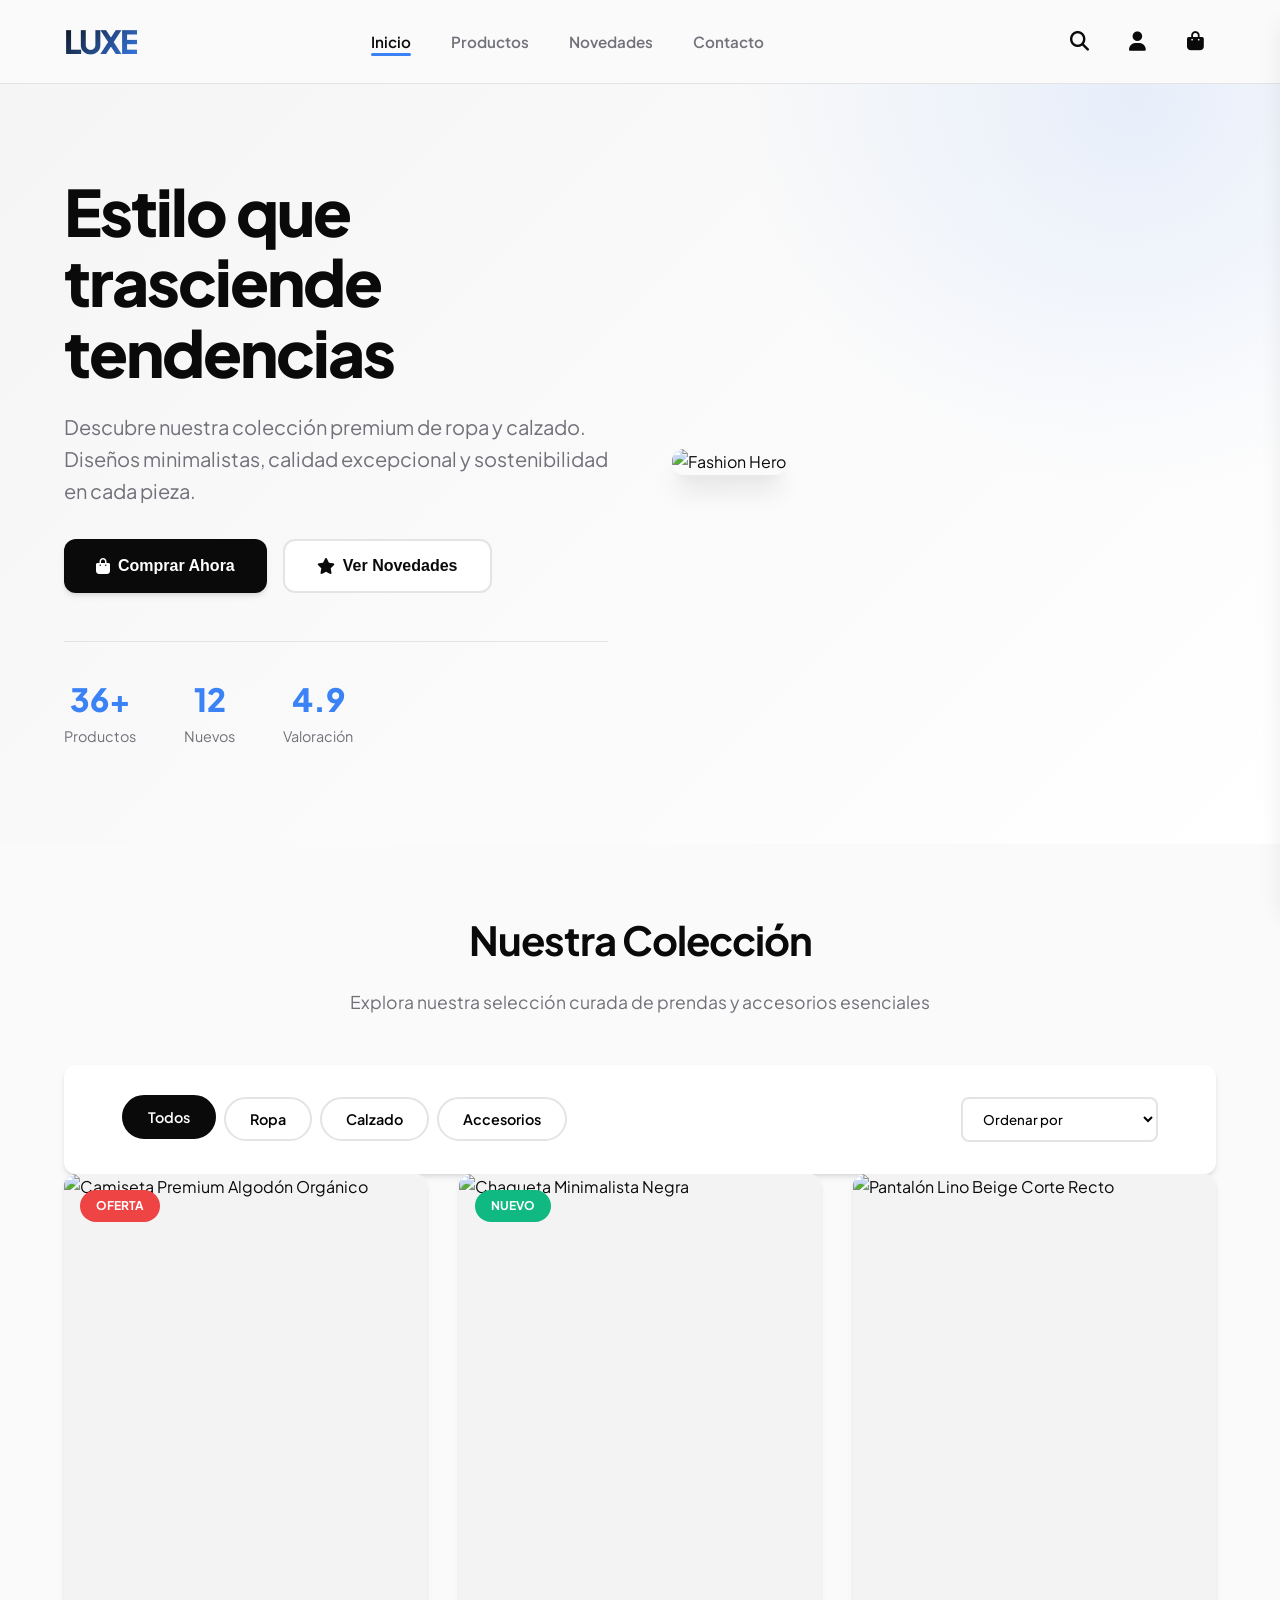
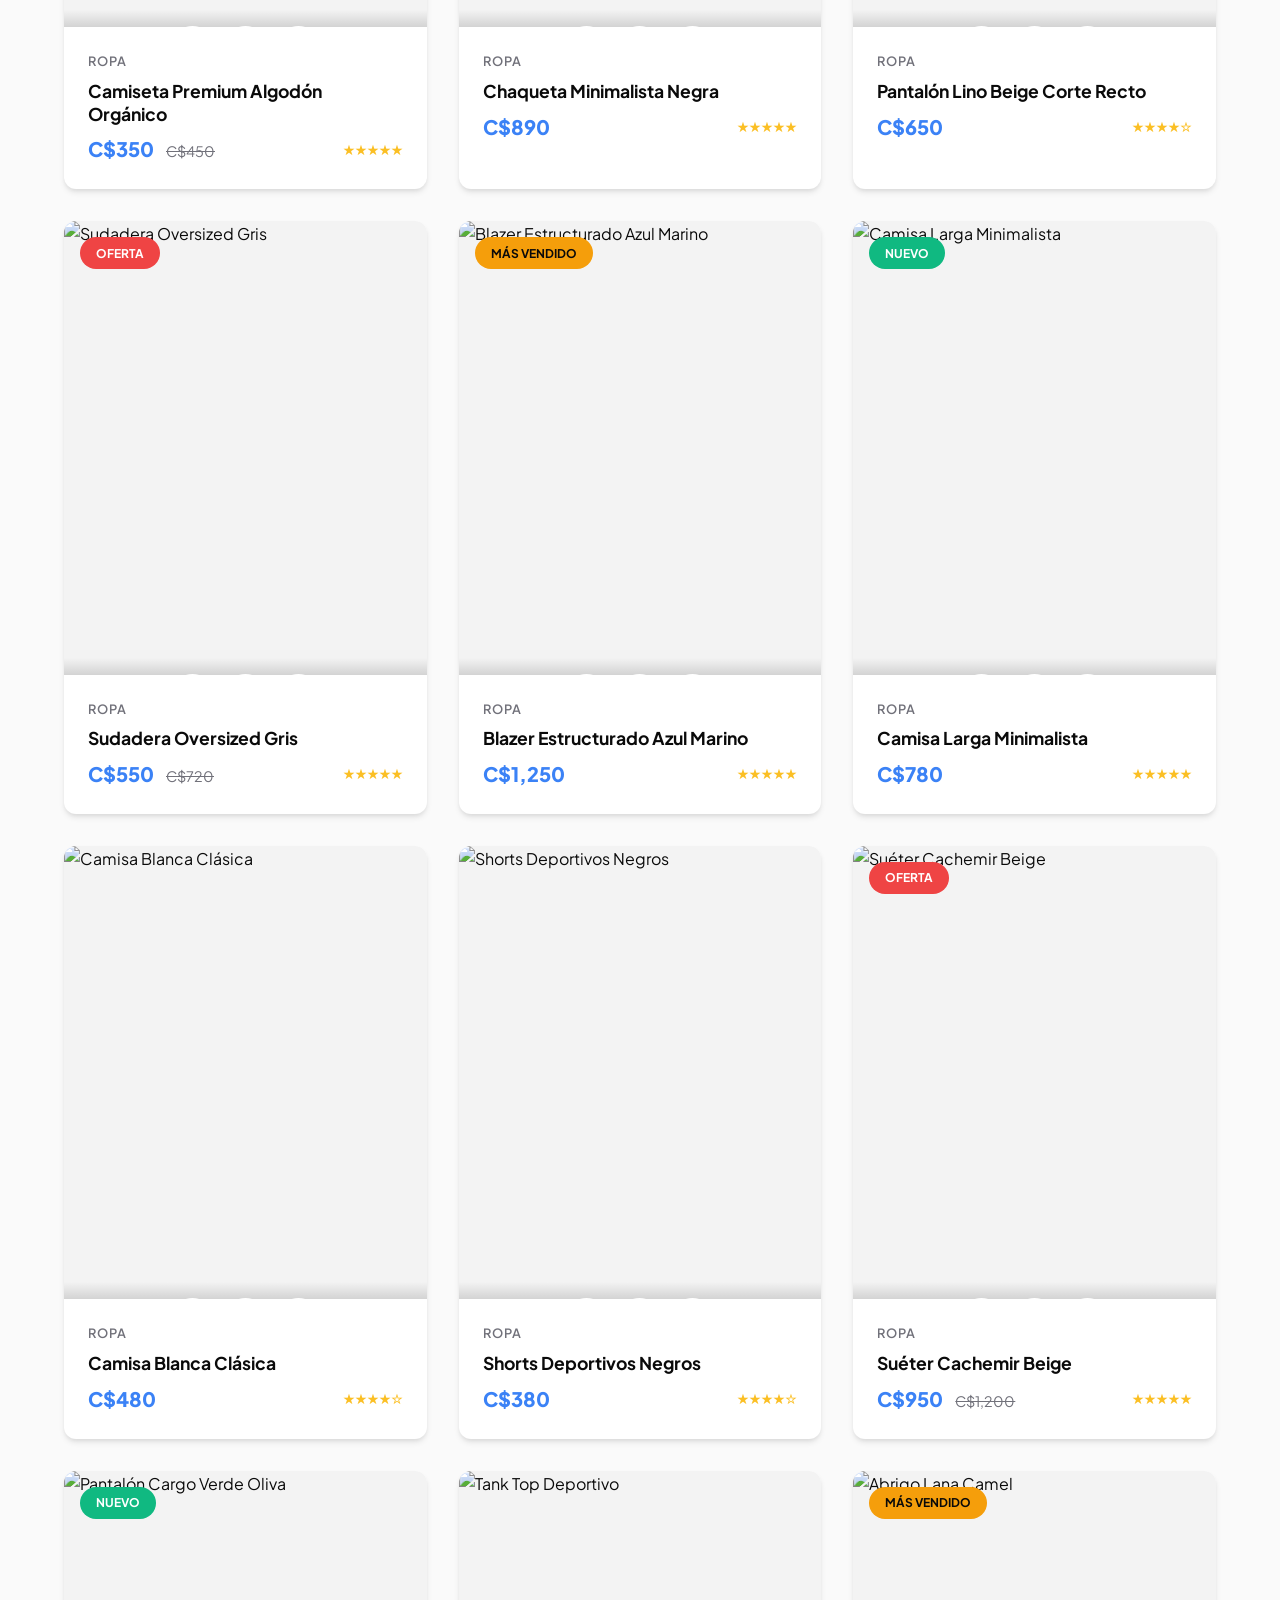
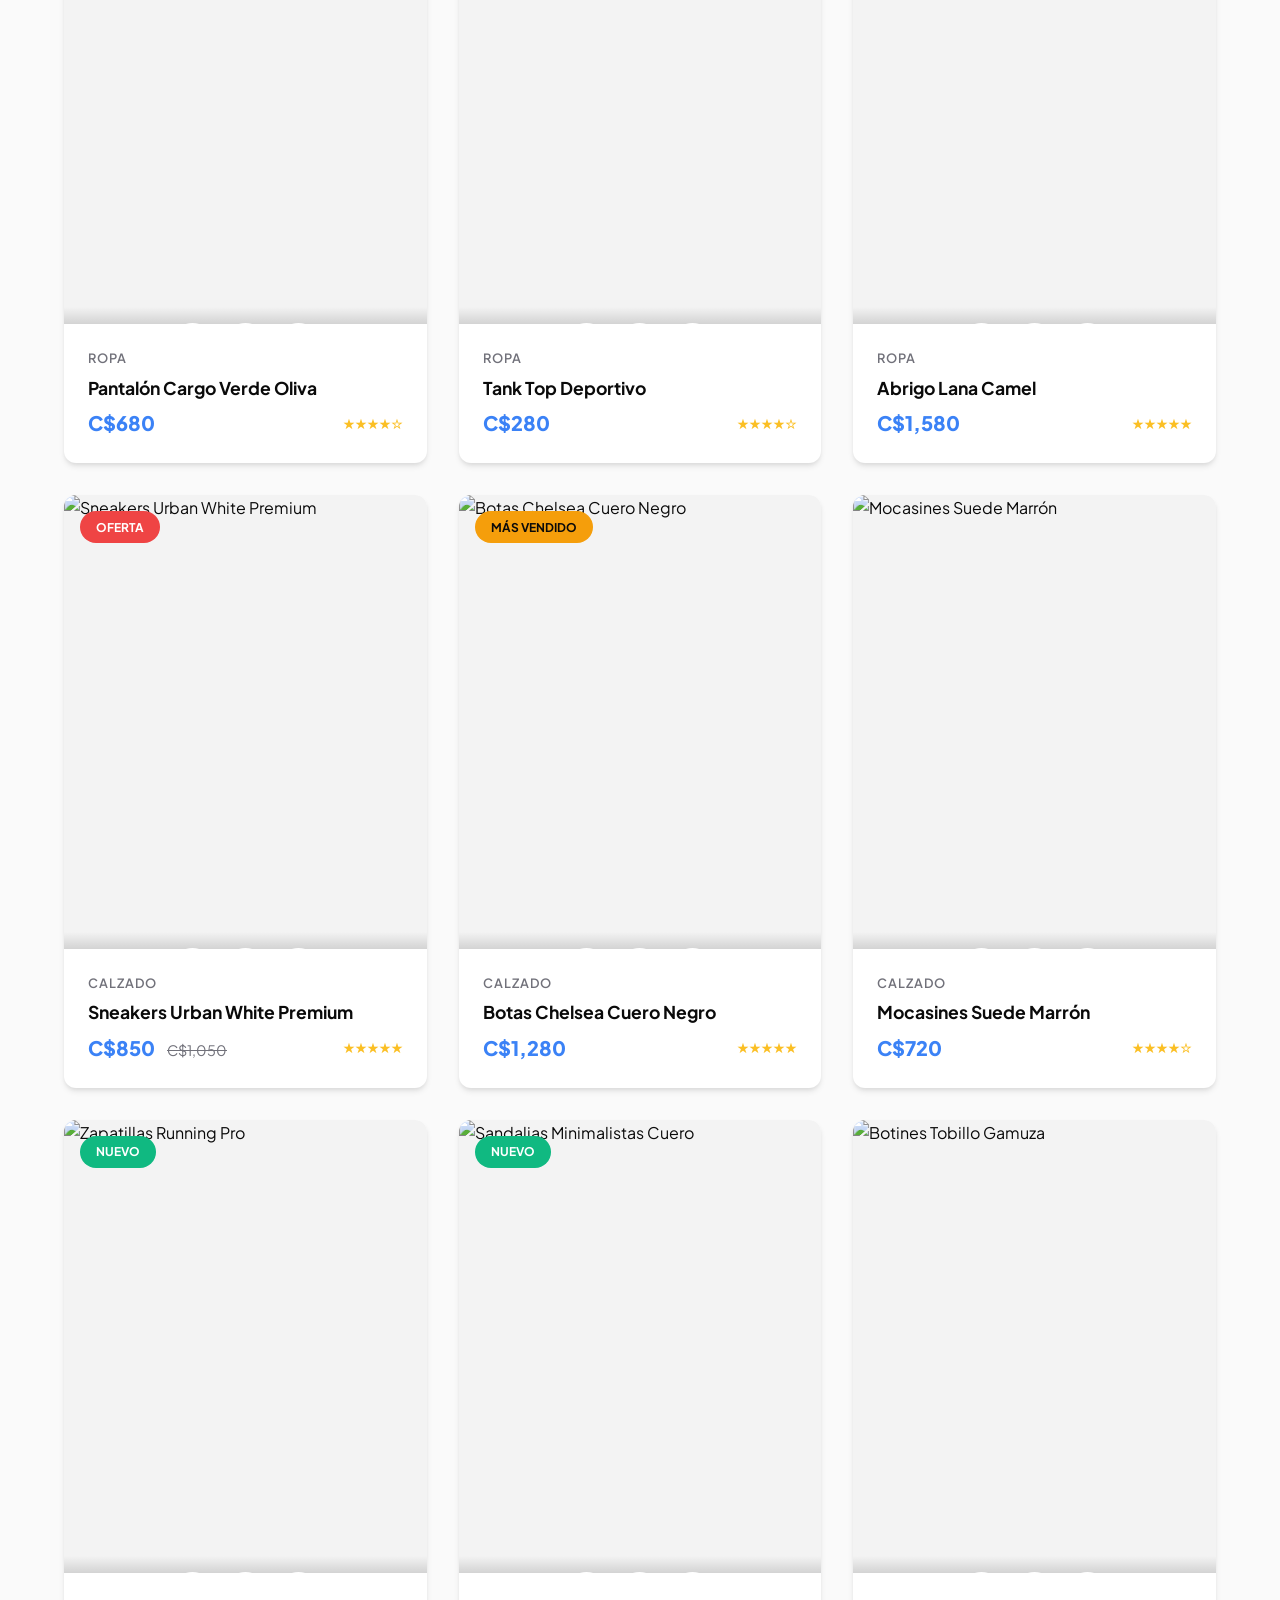
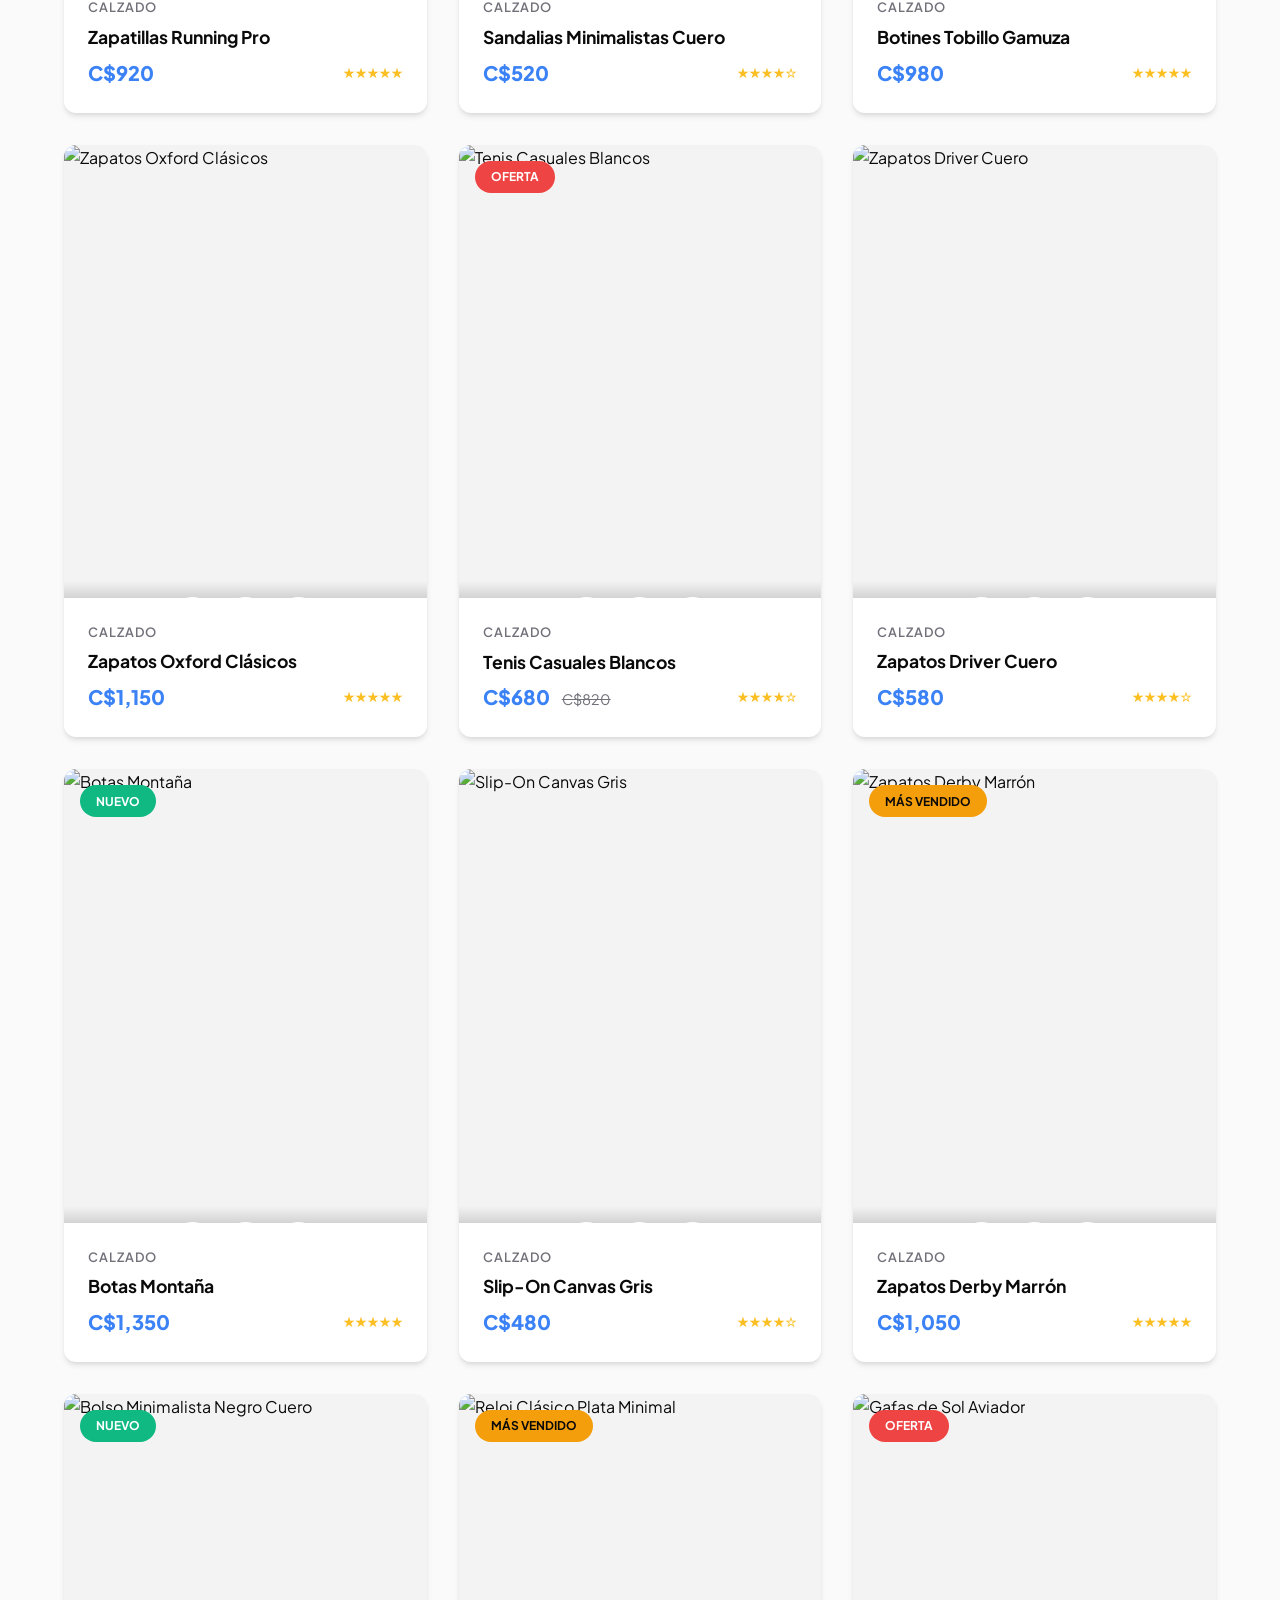
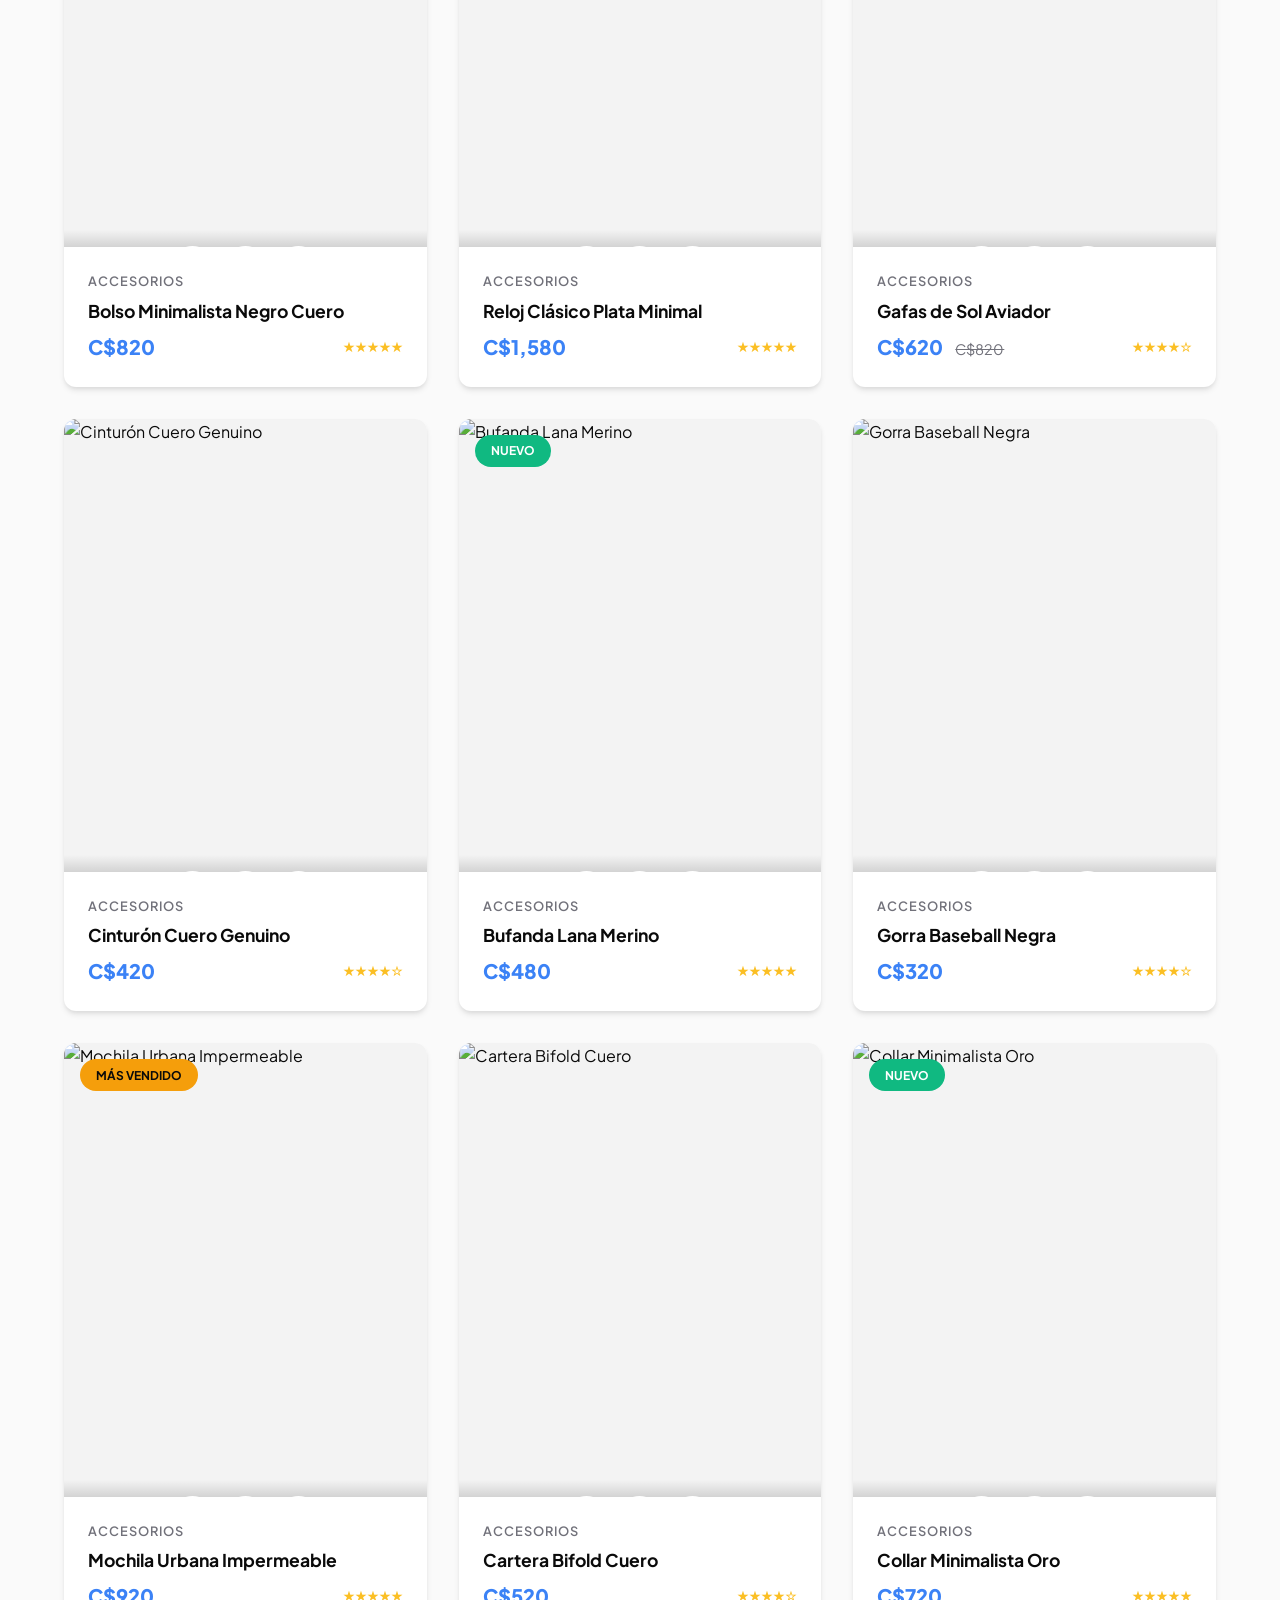
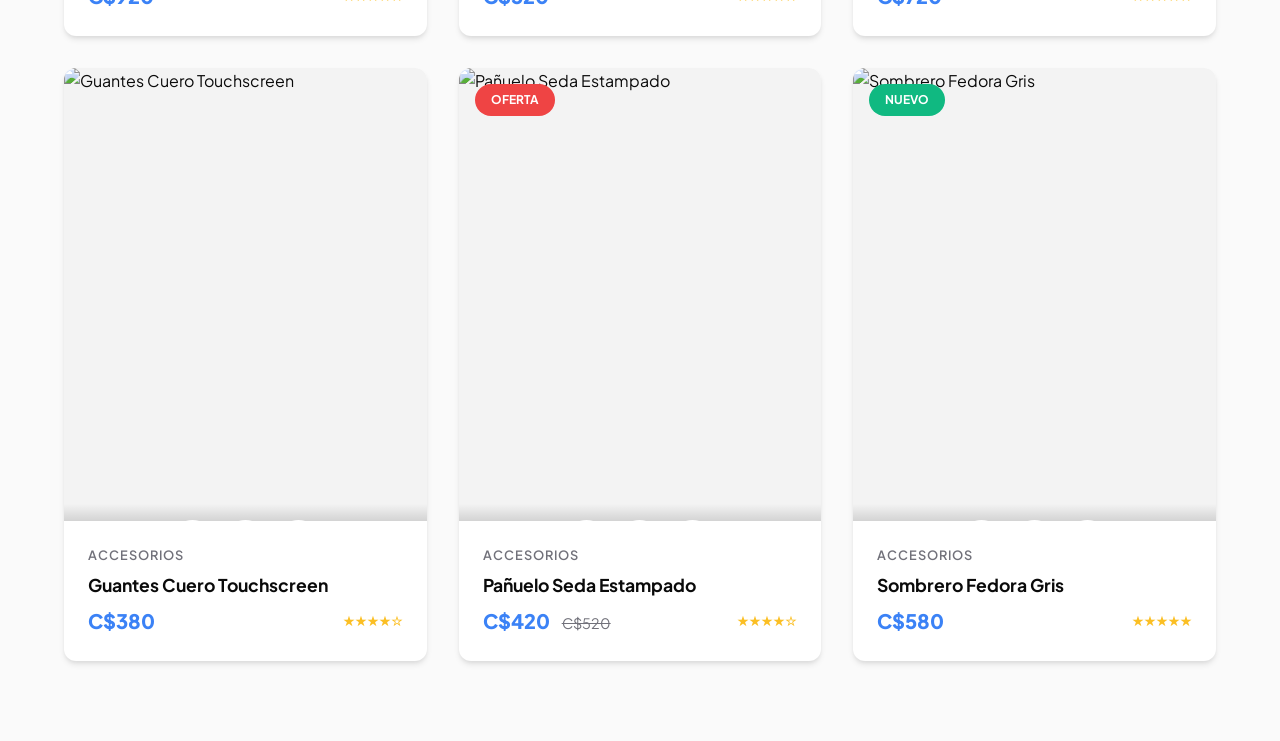
==== index.html @ 5f330969 "Add files via upload" ====
<!DOCTYPE html>
<html lang="es">

<head>
    <meta charset="UTF-8">
    <meta name="viewport" content="width=device-width, initial-scale=1.0">
    <title>LUXE | Tienda Minimalista Premium</title>
    <link rel="preconnect" href="https://fonts.googleapis.com">
    <link href="https://fonts.googleapis.com/css2?family=Plus+Jakarta+Sans:wght@300;400;500;600;700;800&display=swap"
        rel="stylesheet">
    <link rel="stylesheet" href="https://cdnjs.cloudflare.com/ajax/libs/font-awesome/6.4.0/css/all.min.css">
    <style>
        :root {
            --primary: #0a0a0a;
            --secondary: #fafafa;
            --accent: #3b82f6;
            --accent-hover: #2563eb;
            --muted: #71717a;
            --border: #e4e4e7;
            --success: #10b981;
            --error: #ef4444;
            --warning: #f59e0b;
            --shadow: 0 4px 6px -1px rgba(0, 0, 0, 0.1), 0 2px 4px -1px rgba(0, 0, 0, 0.06);
            --shadow-lg: 0 20px 25px -5px rgba(0, 0, 0, 0.1), 0 10px 10px -5px rgba(0, 0, 0, 0.04);
            --radius: 12px;
            --radius-sm: 8px;
        }

        * {
            margin: 0;
            padding: 0;
            box-sizing: border-box;
        }

        body {
            font-family: 'Plus Jakarta Sans', sans-serif;
            background: var(--secondary);
            color: var(--primary);
            line-height: 1.6;
            overflow-x: hidden;
        }

        /* Animaciones */
        @keyframes fadeIn {
            from {
                opacity: 0;
                transform: translateY(20px);
            }

            to {
                opacity: 1;
                transform: translateY(0);
            }
        }

        @keyframes slideIn {
            from {
                transform: translateX(100%);
            }

            to {
                transform: translateX(0);
            }
        }

        @keyframes scaleIn {
            from {
                opacity: 0;
                transform: scale(0.9);
            }

            to {
                opacity: 1;
                transform: scale(1);
            }
        }

        @keyframes shake {

            0%,
            100% {
                transform: translateX(0);
            }

            25% {
                transform: translateX(-5px);
            }

            75% {
                transform: translateX(5px);
            }
        }

        /* Header */
        header {
            position: fixed;
            top: 0;
            width: 100%;
            background: rgba(250, 250, 250, 0.95);
            backdrop-filter: blur(20px);
            border-bottom: 1px solid var(--border);
            z-index: 1000;
            padding: 1rem 5%;
            transition: all 0.3s ease;
        }

        header.scrolled {
            padding: 0.7rem 5%;
            box-shadow: var(--shadow);
        }

        nav {
            display: flex;
            justify-content: space-between;
            align-items: center;
            max-width: 1400px;
            margin: 0 auto;
        }

        .logo {
            font-size: 2rem;
            font-weight: 800;
            letter-spacing: -2px;
            background: linear-gradient(135deg, var(--primary) 0%, var(--accent) 100%);
            -webkit-background-clip: text;
            background-clip: text;
            -webkit-text-fill-color: transparent;
            cursor: pointer;
        }

        .nav-links {
            display: flex;
            gap: 2.5rem;
            list-style: none;
        }

        .nav-links a {
            text-decoration: none;
            color: var(--muted);
            font-weight: 600;
            font-size: 0.95rem;
            transition: all 0.3s;
            position: relative;
        }

        .nav-links a:hover,
        .nav-links a.active {
            color: var(--primary);
        }

        .nav-links a::after {
            content: '';
            position: absolute;
            bottom: -5px;
            left: 0;
            width: 0;
            height: 3px;
            background: var(--accent);
            transition: width 0.3s;
            border-radius: 2px;
        }

        .nav-links a:hover::after,
        .nav-links a.active::after {
            width: 100%;
        }

        .nav-actions {
            display: flex;
            gap: 1rem;
            align-items: center;
        }

        .search-box {
            position: relative;
            display: flex;
            align-items: center;
        }

        .search-input {
            padding: 0.7rem 2.5rem 0.7rem 1rem;
            border: 2px solid var(--border);
            border-radius: 50px;
            width: 0;
            opacity: 0;
            transition: all 0.3s;
            font-family: inherit;
            font-size: 0.9rem;
        }

        .search-input.active {
            width: 250px;
            opacity: 1;
            margin-right: 0.5rem;
        }

        .search-input:focus {
            outline: none;
            border-color: var(--accent);
        }

        .icon-btn {
            background: none;
            border: none;
            cursor: pointer;
            position: relative;
            padding: 0.6rem;
            border-radius: var(--radius-sm);
            transition: all 0.3s;
            color: var(--primary);
            font-size: 1.2rem;
            width: 42px;
            height: 42px;
            display: flex;
            align-items: center;
            justify-content: center;
        }

        .icon-btn:hover {
            background: var(--primary);
            color: white;
            transform: translateY(-2px);
        }

        .cart-count {
            position: absolute;
            top: 0;
            right: 0;
            background: var(--accent);
            color: white;
            font-size: 0.7rem;
            font-weight: 700;
            width: 22px;
            height: 22px;
            border-radius: 50%;
            display: flex;
            align-items: center;
            justify-content: center;
            transform: scale(0);
            transition: transform 0.3s cubic-bezier(0.68, -0.55, 0.265, 1.55);
        }

        .cart-count.show {
            transform: scale(1);
        }

        /* Hero Section */
        .hero {
            margin-top: 80px;
            padding: 6rem 5%;
            background: linear-gradient(135deg, #f5f5f5 0%, #ffffff 100%);
            position: relative;
            overflow: hidden;
        }

        .hero::before {
            content: '';
            position: absolute;
            top: -50%;
            right: -20%;
            width: 800px;
            height: 800px;
            background: radial-gradient(circle, rgba(59, 130, 246, 0.1) 0%, transparent 70%);
            border-radius: 50%;
        }

        .hero-content {
            max-width: 1400px;
            margin: 0 auto;
            display: grid;
            grid-template-columns: 1fr 1fr;
            gap: 4rem;
            align-items: center;
            position: relative;
            z-index: 1;
        }

        .hero-text h1 {
            font-size: clamp(2.5rem, 5vw, 4rem);
            font-weight: 800;
            line-height: 1.1;
            margin-bottom: 1.5rem;
            letter-spacing: -2px;
            animation: fadeIn 0.8s ease;
        }

        .hero-text p {
            font-size: 1.25rem;
            color: var(--muted);
            margin-bottom: 2rem;
            animation: fadeIn 0.8s ease 0.2s backwards;
        }

        .btn-group {
            display: flex;
            gap: 1rem;
            animation: fadeIn 0.8s ease 0.4s backwards;
            flex-wrap: wrap;
        }

        .btn {
            padding: 1rem 2rem;
            border-radius: var(--radius);
            font-weight: 600;
            font-size: 1rem;
            cursor: pointer;
            transition: all 0.3s;
            border: none;
            text-decoration: none;
            display: inline-flex;
            align-items: center;
            gap: 0.5rem;
        }

        .btn-primary {
            background: var(--primary);
            color: white;
            box-shadow: var(--shadow);
        }

        .btn-primary:hover {
            background: var(--accent);
            transform: translateY(-3px);
            box-shadow: var(--shadow-lg);
        }

        .btn-secondary {
            background: white;
            color: var(--primary);
            border: 2px solid var(--border);
        }

        .btn-secondary:hover {
            border-color: var(--primary);
            transform: translateY(-3px);
        }

        .hero-image {
            position: relative;
            animation: fadeIn 0.8s ease 0.6s backwards;
        }

        .hero-image img {
            width: 100%;
            border-radius: var(--radius);
            box-shadow: var(--shadow-lg);
        }

        /* Stats */
        .stats {
            display: flex;
            gap: 3rem;
            margin-top: 3rem;
            padding-top: 2rem;
            border-top: 1px solid var(--border);
        }

        .stat {
            text-align: center;
        }

        .stat-value {
            font-size: 2rem;
            font-weight: 800;
            color: var(--accent);
        }

        .stat-label {
            color: var(--muted);
            font-size: 0.9rem;
        }

        /* Section Header */
        .section-header {
            text-align: center;
            margin: 4rem 0 3rem;
        }

        .section-header h2 {
            font-size: 2.5rem;
            font-weight: 700;
            margin-bottom: 1rem;
            letter-spacing: -1px;
        }

        .section-header p {
            color: var(--muted);
            font-size: 1.1rem;
            max-width: 600px;
            margin: 0 auto;
        }

        /* Filtros */
        .filters {
            padding: 2rem 5%;
            max-width: 1400px;
            margin: 0 auto;
            display: flex;
            justify-content: space-between;
            align-items: center;
            flex-wrap: wrap;
            gap: 1rem;
            background: white;
            border-radius: var(--radius);
            box-shadow: var(--shadow);
        }

        .filter-tabs {
            display: flex;
            gap: 0.5rem;
            flex-wrap: wrap;
        }

        .filter-tab {
            padding: 0.7rem 1.5rem;
            border: 2px solid var(--border);
            background: white;
            border-radius: 50px;
            cursor: pointer;
            font-weight: 600;
            transition: all 0.3s;
            font-family: inherit;
            font-size: 0.9rem;
        }

        .filter-tab:hover,
        .filter-tab.active {
            background: var(--primary);
            color: white;
            border-color: var(--primary);
            transform: translateY(-2px);
        }

        .sort-select {
            padding: 0.7rem 1rem;
            border: 2px solid var(--border);
            border-radius: var(--radius-sm);
            font-family: inherit;
            font-weight: 500;
            cursor: pointer;
            background: white;
        }

        .sort-select:focus {
            outline: none;
            border-color: var(--accent);
        }

        /* Productos Grid */
        .products-section {
            padding: 0 5% 5rem;
            max-width: 1400px;
            margin: 0 auto;
        }

        .products-grid {
            display: grid;
            grid-template-columns: repeat(auto-fill, minmax(280px, 1fr));
            gap: 2rem;
        }

        .product-card {
            background: white;
            border-radius: var(--radius);
            overflow: hidden;
            box-shadow: var(--shadow);
            transition: all 0.3s;
            position: relative;
            animation: fadeIn 0.6s ease;
        }

        .product-card:hover {
            transform: translateY(-8px);
            box-shadow: var(--shadow-lg);
        }

        .product-badge {
            position: absolute;
            top: 1rem;
            left: 1rem;
            background: var(--accent);
            color: white;
            padding: 0.4rem 1rem;
            border-radius: 50px;
            font-size: 0.75rem;
            font-weight: 700;
            z-index: 2;
            text-transform: uppercase;
        }

        .product-badge.new {
            background: var(--success);
        }

        .product-badge.sale {
            background: var(--error);
        }

        .product-badge.bestseller {
            background: var(--warning);
            color: var(--primary);
        }

        .product-image-wrapper {
            position: relative;
            overflow: hidden;
            aspect-ratio: 4/5;
            background: #f3f3f3;
        }

        .product-image {
            width: 100%;
            height: 100%;
            object-fit: cover;
            transition: transform 0.5s;
        }

        .product-card:hover .product-image {
            transform: scale(1.08);
        }

        .product-actions {
            position: absolute;
            bottom: -60px;
            left: 0;
            right: 0;
            display: flex;
            justify-content: center;
            gap: 0.5rem;
            padding: 1rem;
            background: linear-gradient(to top, rgba(0, 0, 0, 0.6), transparent);
            transition: bottom 0.3s;
        }

        .product-card:hover .product-actions {
            bottom: 0;
        }

        .action-btn {
            width: 45px;
            height: 45px;
            border-radius: 50%;
            border: none;
            background: white;
            color: var(--primary);
            cursor: pointer;
            display: flex;
            align-items: center;
            justify-content: center;
            transition: all 0.3s;
            font-size: 1.1rem;
        }

        .action-btn:hover {
            background: var(--accent);
            color: white;
            transform: scale(1.1);
        }

        .product-info {
            padding: 1.5rem;
        }

        .product-category {
            color: var(--muted);
            font-size: 0.8rem;
            font-weight: 600;
            text-transform: uppercase;
            letter-spacing: 1px;
            margin-bottom: 0.5rem;
        }

        .product-name {
            font-size: 1.1rem;
            font-weight: 700;
            margin-bottom: 0.5rem;
            line-height: 1.3;
        }

        .product-footer {
            display: flex;
            justify-content: space-between;
            align-items: center;
        }

        .product-price {
            font-size: 1.25rem;
            font-weight: 800;
            color: var(--accent);
        }

        .product-price .original {
            font-size: 0.9rem;
            color: var(--muted);
            text-decoration: line-through;
            margin-left: 0.5rem;
            font-weight: 400;
        }

        .rating {
            display: flex;
            gap: 0.2rem;
            color: #fbbf24;
            font-size: 0.85rem;
        }

        /* Carrito Sidebar Mejorado */
        .cart-overlay {
            position: fixed;
            inset: 0;
            background: rgba(0, 0, 0, 0.6);
            backdrop-filter: blur(5px);
            z-index: 2000;
            opacity: 0;
            visibility: hidden;
            transition: all 0.3s;
        }

        .cart-overlay.show {
            opacity: 1;
            visibility: visible;
        }

        .cart-sidebar {
            position: fixed;
            top: 0;
            right: -550px;
            width: 100%;
            max-width: 550px;
            height: 100vh;
            background: white;
            z-index: 2001;
            box-shadow: var(--shadow-lg);
            transition: right 0.4s cubic-bezier(0.4, 0, 0.2, 1);
            display: flex;
            flex-direction: column;
        }

        .cart-sidebar.show {
            right: 0;
        }

        .cart-header {
            padding: 2rem;
            border-bottom: 2px solid var(--border);
            display: flex;
            justify-content: space-between;
            align-items: center;
            background: var(--secondary);
        }

        .cart-header h2 {
            font-size: 1.5rem;
            display: flex;
            align-items: center;
            gap: 0.75rem;
        }

        .cart-count-badge {
            background: var(--accent);
            color: white;
            padding: 0.2rem 0.8rem;
            border-radius: 50px;
            font-size: 0.9rem;
        }

        .close-cart {
            background: none;
            border: none;
            font-size: 1.5rem;
            cursor: pointer;
            color: var(--muted);
            width: 44px;
            height: 44px;
            border-radius: 50%;
            display: flex;
            align-items: center;
            justify-content: center;
            transition: all 0.3s;
        }

        .close-cart:hover {
            background: var(--border);
            color: var(--primary);
            transform: rotate(90deg);
        }

        .cart-items {
            flex: 1;
            overflow-y: auto;
            padding: 1.5rem;
        }

        .cart-item {
            display: flex;
            gap: 1rem;
            padding: 1.5rem;
            background: var(--secondary);
            border-radius: var(--radius);
            margin-bottom: 1rem;
            animation: slideIn 0.3s ease;
            position: relative;
            transition: all 0.3s;
        }

        .cart-item:hover {
            transform: translateX(-5px);
            box-shadow: var(--shadow);
        }

        .cart-item-image {
            width: 90px;
            height: 110px;
            object-fit: cover;
            border-radius: var(--radius-sm);
        }

        .cart-item-details {
            flex: 1;
        }

        .cart-item-name {
            font-weight: 700;
            margin-bottom: 0.3rem;
            font-size: 1rem;
        }

        .cart-item-variant {
            color: var(--muted);
            font-size: 0.85rem;
            margin-bottom: 0.5rem;
        }

        .cart-item-price {
            color: var(--accent);
            font-weight: 700;
            margin-bottom: 0.75rem;
            font-size: 1.1rem;
        }

        .quantity-controls {
            display: flex;
            align-items: center;
            gap: 0.75rem;
        }

        .qty-btn {
            width: 32px;
            height: 32px;
            border: 2px solid var(--border);
            background: white;
            border-radius: 8px;
            cursor: pointer;
            display: flex;
            align-items: center;
            justify-content: center;
            transition: all 0.2s;
            font-weight: 600;
        }

        .qty-btn:hover {
            background: var(--primary);
            color: white;
            border-color: var(--primary);
        }

        .qty-value {
            font-weight: 700;
            min-width: 35px;
            text-align: center;
            font-size: 1.1rem;
        }

        .remove-item {
            position: absolute;
            top: 1rem;
            right: 1rem;
            background: none;
            border: none;
            color: var(--error);
            cursor: pointer;
            font-size: 1.2rem;
            padding: 0.5rem;
            transition: all 0.2s;
            opacity: 0.6;
        }

        .remove-item:hover {
            opacity: 1;
            transform: scale(1.2);
        }

        .cart-empty {
            text-align: center;
            padding: 4rem 2rem;
            color: var(--muted);
        }

        .cart-empty i {
            font-size: 5rem;
            margin-bottom: 1.5rem;
            opacity: 0.3;
        }

        .cart-empty h3 {
            font-size: 1.3rem;
            margin-bottom: 0.5rem;
            color: var(--primary);
        }

        .continue-shopping {
            display: inline-block;
            margin-top: 1.5rem;
            color: var(--accent);
            text-decoration: none;
            font-weight: 600;
            transition: all 0.3s;
        }

        .continue-shopping:hover {
            transform: translateX(5px);
        }

        .cart-footer {
            padding: 2rem;
            border-top: 2px solid var(--border);
            background: var(--secondary);
        }

        .cart-promo {
            margin-bottom: 1.5rem;
        }

        .promo-input-wrapper {
            display: flex;
            gap: 0.5rem;
        }

        .promo-input {
            flex: 1;
            padding: 0.9rem;
            border: 2px solid var(--border);
            border-radius: var(--radius-sm);
            font-family: inherit;
            font-size: 0.95rem;
        }

        .promo-input:focus {
            outline: none;
            border-color: var(--accent);
        }

        .promo-btn {
            padding: 0.9rem 1.5rem;
            background: var(--primary);
            color: white;
            border: none;
            border-radius: var(--radius-sm);
            font-weight: 600;
            cursor: pointer;
            transition: all 0.3s;
        }

        .promo-btn:hover {
            background: var(--accent);
        }

        .cart-subtotal,
        .cart-shipping,
        .cart-tax {
            display: flex;
            justify-content: space-between;
            margin-bottom: 0.75rem;
            font-size: 1rem;
            color: var(--muted);
        }

        .cart-total {
            display: flex;
            justify-content: space-between;
            font-size: 1.75rem;
            font-weight: 800;
            margin: 1.5rem 0;
            padding: 1.5rem 0;
            border-top: 2px solid var(--border);
            border-bottom: 2px solid var(--border);
        }

        .checkout-btn {
            width: 100%;
            padding: 1.3rem;
            background: var(--primary);
            color: white;
            border: none;
            border-radius: var(--radius);
            font-size: 1.1rem;
            font-weight: 700;
            cursor: pointer;
            transition: all 0.3s;
            display: flex;
            align-items: center;
            justify-content: center;
            gap: 0.75rem;
            margin-bottom: 1rem;
        }

        .checkout-btn:hover {
            background: var(--accent);
            transform: translateY(-2px);
            box-shadow: var(--shadow-lg);
        }

        .checkout-btn:disabled {
            background: var(--muted);
            cursor: not-allowed;
            transform: none;
        }

        .secure-checkout {
            text-align: center;
            font-size: 0.85rem;
            color: var(--muted);
            display: flex;
            align-items: center;
            justify-content: center;
            gap: 0.5rem;
        }

        /* Checkout Modal Mejorado */
        .modal {
            position: fixed;
            inset: 0;
            background: rgba(0, 0, 0, 0.7);
            backdrop-filter: blur(5px);
            z-index: 3000;
            display: flex;
            align-items: center;
            justify-content: center;
            padding: 2rem;
            opacity: 0;
            visibility: hidden;
            transition: all 0.3s;
        }

        .modal.show {
            opacity: 1;
            visibility: visible;
        }

        .modal-content {
            background: white;
            border-radius: var(--radius);
            max-width: 700px;
            width: 100%;
            max-height: 90vh;
            overflow-y: auto;
            transform: scale(0.9);
            transition: transform 0.3s;
            box-shadow: var(--shadow-lg);
        }

        .modal.show .modal-content {
            transform: scale(1);
        }

        .modal-header {
            padding: 2rem;
            border-bottom: 2px solid var(--border);
            display: flex;
            justify-content: space-between;
            align-items: center;
            background: var(--secondary);
        }

        .modal-header h2 {
            font-size: 1.75rem;
            display: flex;
            align-items: center;
            gap: 0.75rem;
        }

        .checkout-steps {
            display: flex;
            gap: 1rem;
            font-size: 0.9rem;
            color: var(--muted);
        }

        .step {
            display: flex;
            align-items: center;
            gap: 0.5rem;
        }

        .step.active {
            color: var(--accent);
            font-weight: 600;
        }

        .step-number {
            width: 28px;
            height: 28px;
            border-radius: 50%;
            background: var(--border);
            display: flex;
            align-items: center;
            justify-content: center;
            font-weight: 700;
            font-size: 0.85rem;
        }

        .step.active .step-number {
            background: var(--accent);
            color: white;
        }

        .close-modal {
            background: none;
            border: none;
            font-size: 1.5rem;
            cursor: pointer;
            color: var(--muted);
            width: 44px;
            height: 44px;
            border-radius: 50%;
            display: flex;
            align-items: center;
            justify-content: center;
            transition: all 0.3s;
        }

        .close-modal:hover {
            background: var(--border);
            color: var(--primary);
        }

        .modal-body {
            padding: 2rem;
        }

        .form-section {
            margin-bottom: 2.5rem;
        }

        .form-section h3 {
            font-size: 1.2rem;
            margin-bottom: 1.5rem;
            display: flex;
            align-items: center;
            gap: 0.5rem;
        }

        .form-group {
            margin-bottom: 1.5rem;
        }

        .form-group label {
            display: block;
            margin-bottom: 0.5rem;
            font-weight: 600;
            font-size: 0.9rem;
            color: var(--primary);
        }

        .form-group input,
        .form-group select {
            width: 100%;
            padding: 1rem;
            border: 2px solid var(--border);
            border-radius: var(--radius-sm);
            font-family: inherit;
            font-size: 1rem;
            transition: all 0.3s;
        }

        .form-group input:focus,
        .form-group select:focus {
            outline: none;
            border-color: var(--accent);
            box-shadow: 0 0 0 4px rgba(59, 130, 246, 0.1);
        }

        .form-row {
            display: grid;
            grid-template-columns: 1fr 1fr;
            gap: 1rem;
        }

        .payment-methods {
            display: grid;
            grid-template-columns: repeat(3, 1fr);
            gap: 1rem;
            margin-bottom: 1.5rem;
        }

        .payment-method {
            border: 2px solid var(--border);
            border-radius: var(--radius);
            padding: 1.5rem 1rem;
            text-align: center;
            cursor: pointer;
            transition: all 0.3s;
        }

        .payment-method:hover,
        .payment-method.selected {
            border-color: var(--accent);
            background: rgba(59, 130, 246, 0.05);
        }

        .payment-method i {
            font-size: 2.5rem;
            margin-bottom: 0.75rem;
            display: block;
            color: var(--muted);
        }

        .payment-method.selected i {
            color: var(--accent);
        }

        .payment-method.selected {
            color: var(--accent);
            font-weight: 600;
        }

        .order-summary {
            background: var(--secondary);
            padding: 2rem;
            border-radius: var(--radius);
            margin-bottom: 2rem;
        }

        .summary-title {
            font-size: 1.2rem;
            font-weight: 700;
            margin-bottom: 1.5rem;
            padding-bottom: 1rem;
            border-bottom: 2px solid var(--border);
        }

        .summary-item {
            display: flex;
            justify-content: space-between;
            margin-bottom: 1rem;
            font-size: 0.95rem;
        }

        .summary-item.total {
            font-size: 1.3rem;
            font-weight: 800;
            padding-top: 1rem;
            border-top: 2px solid var(--border);
            margin-top: 1rem;
            color: var(--accent);
        }

        .place-order-btn {
            width: 100%;
            padding: 1.4rem;
            background: var(--success);
            color: white;
            border: none;
            border-radius: var(--radius);
            font-size: 1.2rem;
            font-weight: 700;
            cursor: pointer;
            transition: all 0.3s;
            display: flex;
            align-items: center;
            justify-content: center;
            gap: 0.75rem;
        }

        .place-order-btn:hover {
            background: #059669;
            transform: translateY(-2px);
            box-shadow: var(--shadow-lg);
        }

        .place-order-btn.processing {
            background: var(--muted);
            cursor: wait;
        }

        /* Success Modal */
        .success-content {
            text-align: center;
            padding: 4rem 3rem;
        }

        .success-icon {
            width: 120px;
            height: 120px;
            background: var(--success);
            color: white;
            border-radius: 50%;
            display: flex;
            align-items: center;
            justify-content: center;
            font-size: 4rem;
            margin: 0 auto 2rem;
            animation: scaleIn 0.5s ease;
        }

        .success-content h2 {
            font-size: 2.5rem;
            margin-bottom: 1rem;
            font-weight: 800;
        }

        .success-content p {
            color: var(--muted);
            margin-bottom: 2rem;
            font-size: 1.1rem;
        }

        .order-number {
            background: var(--secondary);
            padding: 1.5rem;
            border-radius: var(--radius);
            font-family: monospace;
            font-size: 1.4rem;
            margin-bottom: 2rem;
            font-weight: 700;
            color: var(--accent);
            border: 2px dashed var(--border);
        }

        .order-details {
            text-align: left;
            background: var(--secondary);
            padding: 1.5rem;
            border-radius: var(--radius);
            margin-bottom: 2rem;
        }

        .order-details h4 {
            margin-bottom: 1rem;
            font-size: 1.1rem;
        }

        .order-details p {
            margin-bottom: 0.5rem;
            font-size: 0.95rem;
        }

        /* Toast Notification */
        .toast {
            position: fixed;
            bottom: 2rem;
            right: 2rem;
            background: var(--primary);
            color: white;
            padding: 1.2rem 2rem;
            border-radius: var(--radius);
            box-shadow: var(--shadow-lg);
            display: flex;
            align-items: center;
            gap: 1rem;
            z-index: 4000;
            transform: translateX(400px);
            transition: transform 0.3s cubic-bezier(0.68, -0.55, 0.265, 1.55);
            min-width: 300px;
        }

        .toast.show {
            transform: translateX(0);
        }

        .toast.success {
            background: var(--success);
        }

        .toast.error {
            background: var(--error);
        }

        /* Responsive */
        @media (max-width: 968px) {
            .hero-content {
                grid-template-columns: 1fr;
            }

            .nav-links {
                display: none;
            }

            .search-input.active {
                width: 180px;
            }

            .products-grid {
                grid-template-columns: repeat(auto-fill, minmax(250px, 1fr));
            }

            .form-row {
                grid-template-columns: 1fr;
            }

            .payment-methods {
                grid-template-columns: 1fr;
            }
        }

        @media (max-width: 640px) {
            .cart-sidebar {
                max-width: 100%;
            }

            .products-grid {
                grid-template-columns: 1fr;
            }

            .btn-group {
                flex-direction: column;
            }

            .filters {
                flex-direction: column;
                align-items: stretch;
            }

            .filter-tabs {
                justify-content: center;
            }

            .stats {
                flex-direction: column;
                gap: 1.5rem;
            }
        }

        /* Loading Spinner */
        .spinner {
            width: 24px;
            height: 24px;
            border: 3px solid rgba(255, 255, 255, 0.3);
            border-radius: 50%;
            border-top-color: white;
            animation: spin 1s ease-in-out infinite;
        }

        @keyframes spin {
            to {
                transform: rotate(360deg);
            }
        }

        /* Scrollbar */
        ::-webkit-scrollbar {
            width: 10px;
        }

        ::-webkit-scrollbar-track {
            background: var(--secondary);
        }

        ::-webkit-scrollbar-thumb {
            background: var(--border);
            border-radius: 5px;
        }

        ::-webkit-scrollbar-thumb:hover {
            background: var(--muted);
        }

        /* No results */
        .no-results {
            text-align: center;
            padding: 4rem 2rem;
            grid-column: 1 / -1;
        }

        .no-results i {
            font-size: 4rem;
            color: var(--border);
            margin-bottom: 1rem;
        }

        .no-results h3 {
            font-size: 1.5rem;
            margin-bottom: 0.5rem;
        }

        .no-results p {
            color: var(--muted);
        }
    </style>
</head>

<body>

    <!-- Header -->
    <header id="header">
        <nav>
            <div class="logo" onclick="showSection('inicio')">LUXE</div>
            <ul class="nav-links">
                <li><a href="#inicio" class="active" onclick="showSection('inicio')">Inicio</a></li>
                <li><a href="#productos" onclick="showSection('productos')">Productos</a></li>
                <li><a href="#novedades" onclick="showSection('novedades')">Novedades</a></li>
                <li><a href="#contacto" onclick="showSection('contacto')">Contacto</a></li>
            </ul>
            <div class="nav-actions">
                <div class="search-box">
                    <input type="text" class="search-input" id="searchInput" placeholder="Buscar productos..."
                        onkeyup="searchProducts()">
                    <button class="icon-btn" onclick="toggleSearch()" aria-label="Buscar">
                        <i class="fas fa-search"></i>
                    </button>
                </div>
                <button class="icon-btn" aria-label="Cuenta">
                    <i class="fas fa-user"></i>
                </button>
                <button class="icon-btn cart-icon" aria-label="Carrito" onclick="toggleCart()">
                    <i class="fas fa-shopping-bag"></i>
                    <span class="cart-count" id="cartCount">0</span>
                </button>
            </div>
        </nav>
    </header>

    <!-- Hero Section -->
    <section class="hero" id="inicio">
        <div class="hero-content">
            <div class="hero-text">
                <h1>Estilo que trasciende tendencias</h1>
                <p>Descubre nuestra colección premium de ropa y calzado. Diseños minimalistas, calidad excepcional y
                    sostenibilidad en cada pieza.</p>
                <div class="btn-group">
                    <button class="btn btn-primary" onclick="showSection('productos')">
                        <i class="fas fa-shopping-bag"></i>
                        Comprar Ahora
                    </button>
                    <button class="btn btn-secondary" onclick="showSection('novedades')">
                        <i class="fas fa-star"></i>
                        Ver Novedades
                    </button>
                </div>
                <div class="stats">
                    <div class="stat">
                        <div class="stat-value">36+</div>
                        <div class="stat-label">Productos</div>
                    </div>
                    <div class="stat">
                        <div class="stat-value">12</div>
                        <div class="stat-label">Nuevos</div>
                    </div>
                    <div class="stat">
                        <div class="stat-value">4.9</div>
                        <div class="stat-label">Valoración</div>
                    </div>
                </div>
            </div>
            <div class="hero-image">
                <img src="https://images.unsplash.com/photo-1445205170230-053b83016050?w=800&auto=format&fit=crop&q=80"
                    alt="Fashion Hero">
            </div>
        </div>
    </section>

    <!-- Novedades Section -->
    <section class="products-section" id="novedades" style="display: none;">
        <div class="section-header">
            <h2>✨ Novedades</h2>
            <p>Descubre las últimas incorporaciones a nuestra colección. Piezas exclusivas recién llegadas.</p>
        </div>
        <div class="products-grid" id="novedadesGrid">
            <!-- Productos nuevos se generan con JavaScript -->
        </div>
    </section>

    <!-- Productos Section -->
    <section class="products-section" id="productos">
        <div class="section-header">
            <h2>Nuestra Colección</h2>
            <p>Explora nuestra selección curada de prendas y accesorios esenciales</p>
        </div>

        <!-- Filtros -->
        <div class="filters">
            <div class="filter-tabs">
                <button class="filter-tab active" onclick="filterProducts('todos')">Todos</button>
                <button class="filter-tab" onclick="filterProducts('ropa')">Ropa</button>
                <button class="filter-tab" onclick="filterProducts('calzado')">Calzado</button>
                <button class="filter-tab" onclick="filterProducts('accesorios')">Accesorios</button>
            </div>
            <select class="sort-select" onchange="sortProducts(this.value)">
                <option value="default">Ordenar por</option>
                <option value="price-asc">Precio: Menor a Mayor</option>
                <option value="price-desc">Precio: Mayor a Menor</option>
                <option value="name">Nombre: A-Z</option>
                <option value="newest">Más Recientes</option>
            </select>
        </div>

        <div class="products-grid" id="productsGrid">
            <!-- Los productos se generan con JavaScript -->
        </div>
    </section>

    <!-- Contacto Section -->
    <section class="products-section" id="contacto" style="display: none;">
        <div class="section-header">
            <h2>Contacto</h2>
            <p>¿Tienes preguntas? Estamos aquí para ayudarte</p>
        </div>
        <div
            style="max-width: 600px; margin: 0 auto; background: white; padding: 3rem; border-radius: var(--radius); box-shadow: var(--shadow);">
            <div class="form-group">
                <label>Nombre</label>
                <input type="text" placeholder="Tu nombre">
            </div>
            <div class="form-group">
                <label>Email</label>
                <input type="email" placeholder="tu@email.com">
            </div>
            <div class="form-group">
                <label>Mensaje</label>
                <input type="text" placeholder="¿En qué podemos ayudarte?" style="height: 150px;">
            </div>
            <button class="btn btn-primary" style="width: 100%; justify-content: center;"
                onclick="showToast('Mensaje enviado. Te contactaremos pronto.')">
                <i class="fas fa-paper-plane"></i> Enviar Mensaje
            </button>
        </div>
    </section>

    <!-- Carrito Sidebar Mejorado -->
    <div class="cart-overlay" id="cartOverlay" onclick="toggleCart()"></div>
    <div class="cart-sidebar" id="cartSidebar">
        <div class="cart-header">
            <h2>
                <i class="fas fa-shopping-bag"></i>
                Tu Carrito
                <span class="cart-count-badge" id="cartCountBadge">0</span>
            </h2>
            <button class="close-cart" onclick="toggleCart()">
                <i class="fas fa-times"></i>
            </button>
        </div>
        <div class="cart-items" id="cartItems">
            <!-- Items del carrito -->
        </div>
        <div class="cart-footer">
            <div class="cart-promo">
                <div class="promo-input-wrapper">
                    <input type="text" class="promo-input" id="promoInput" placeholder="Código de descuento">
                    <button class="promo-btn" onclick="applyPromo()">Aplicar</button>
                </div>
            </div>
            <div class="cart-subtotal">
                <span>Subtotal</span>
                <span id="cartSubtotal">C$0.00</span>
            </div>
            <div class="cart-shipping">
                <span>Envío</span>
                <span id="cartShipping">C$150.00</span>
            </div>
            <div class="cart-tax">
                <span>Impuestos (15%)</span>
                <span id="cartTax">C$0.00</span>
            </div>
            <div class="cart-total">
                <span>Total</span>
                <span id="cartTotal">C$0.00</span>
            </div>
            <button class="checkout-btn" onclick="openCheckout()" id="checkoutBtn" disabled>
                Proceder al Pago <i class="fas fa-arrow-right"></i>
            </button>
            <div class="secure-checkout">
                <i class="fas fa-lock"></i>
                Pago 100% seguro y encriptado
            </div>
        </div>
    </div>

    <!-- Checkout Modal Mejorado -->
    <div class="modal" id="checkoutModal">
        <div class="modal-content">
            <div class="modal-header">
                <h2><i class="fas fa-credit-card"></i> Finalizar Compra</h2>
                <div class="checkout-steps">
                    <div class="step active">
                        <span class="step-number">1</span>
                        <span>Pago</span>
                    </div>
                    <div class="step">
                        <span class="step-number">2</span>
                        <span>Confirmación</span>
                    </div>
                </div>
                <button class="close-modal" onclick="closeCheckout()">
                    <i class="fas fa-times"></i>
                </button>
            </div>
            <div class="modal-body">
                <form id="checkoutForm" onsubmit="processPayment(event)">
                    <div class="form-section">
                        <h3><i class="fas fa-credit-card"></i> Método de Pago</h3>
                        <div class="payment-methods">
                            <div class="payment-method selected" onclick="selectPayment(this, 'card')">
                                <i class="fas fa-credit-card"></i>
                                <div>Tarjeta</div>
                            </div>
                            <div class="payment-method" onclick="selectPayment(this, 'paypal')">
                                <i class="fab fa-paypal"></i>
                                <div>PayPal</div>
                            </div>
                            <div class="payment-method" onclick="selectPayment(this, 'transfer')">
                                <i class="fas fa-university"></i>
                                <div>Transferencia</div>
                            </div>
                        </div>
                    </div>

                    <div id="cardFields">
                        <div class="form-section">
                            <h3><i class="fas fa-user"></i> Datos de la Tarjeta</h3>
                            <div class="form-group">
                                <label>Nombre en la tarjeta *</label>
                                <input type="text" required placeholder="COMO APARECE EN LA TARJETA" id="cardName">
                            </div>
                            <div class="form-group">
                                <label>Número de tarjeta *</label>
                                <input type="text" required placeholder="0000 0000 0000 0000" maxlength="19"
                                    id="cardNumber">
                            </div>
                            <div class="form-row">
                                <div class="form-group">
                                    <label>Fecha expiración *</label>
                                    <input type="text" required placeholder="MM/AA" maxlength="5" id="cardExpiry">
                                </div>
                                <div class="form-group">
                                    <label>CVV *</label>
                                    <input type="text" required placeholder="123" maxlength="4" id="cardCvv">
                                </div>
                            </div>
                        </div>
                    </div>

                    <div class="form-section">
                        <h3><i class="fas fa-envelope"></i> Información de Contacto</h3>
                        <div class="form-row">
                            <div class="form-group">
                                <label>Correo electrónico *</label>
                                <input type="email" required placeholder="tu@email.com" id="email">
                            </div>
                            <div class="form-group">
                                <label>Teléfono *</label>
                                <input type="tel" required placeholder="+505 8888 8888" id="phone">
                            </div>
                        </div>
                    </div>

                    <div class="order-summary">
                        <div class="summary-title">Resumen de Orden</div>
                        <div id="orderSummaryItems">
                            <!-- Items se generan dinámicamente -->
                        </div>
                        <div class="summary-item">
                            <span>Subtotal</span>
                            <span id="summarySubtotal">C$0.00</span>
                        </div>
                        <div class="summary-item">
                            <span>Envío</span>
                            <span id="summaryShipping">C$150.00</span>
                        </div>
                        <div class="summary-item">
                            <span>Impuestos</span>
                            <span id="summaryTax">C$0.00</span>
                        </div>
                        <div class="summary-item total">
                            <span>Total</span>
                            <span id="summaryTotal">C$0.00</span>
                        </div>
                    </div>

                    <button type="submit" class="place-order-btn" id="placeOrderBtn">
                        <i class="fas fa-lock"></i>
                        Pagar Ahora
                    </button>
                </form>
            </div>
        </div>
    </div>

    <!-- Success Modal -->
    <div class="modal" id="successModal">
        <div class="modal-content">
            <div class="success-content">
                <div class="success-icon">
                    <i class="fas fa-check"></i>
                </div>
                <h2>¡Pago Exitoso!</h2>
                <p>Tu orden ha sido procesada correctamente. Recibirás un correo de confirmación con los detalles de tu
                    compra.</p>
                <div class="order-number" id="orderNumber">
                    #ORD-2026-0000
                </div>
                <div class="order-details">
                    <h4>Detalles de Envío</h4>
                    <p><strong>Email:</strong> <span id="confirmEmail">cliente@email.com</span></p>
                    <p><strong>Teléfono:</strong> <span id="confirmPhone">+505 8888 8888</span></p>
                    <p><strong>Tiempo estimado:</strong> 3-5 días hábiles</p>
                </div>
                <button class="btn btn-primary" onclick="closeSuccess()" style="width: 100%; justify-content: center;">
                    <i class="fas fa-shopping-bag"></i> Continuar Comprando
                </button>
            </div>
        </div>
    </div>

    <!-- Toast -->
    <div class="toast" id="toast">
        <i class="fas fa-check-circle"></i>
        <span id="toastMessage">Producto agregado al carrito</span>
    </div>

    <script>
        // Base de datos de productos (36 productos - 12 por categoría)
        // Precios en Córdobas Nicaragüenses (C$) - Más accesibles
        const products = [
            // ROPA (12 productos)
            { id: 1, name: "Camiseta Premium Algodón Orgánico", category: "ropa", price: 350, originalPrice: 450, image: "img/1.png", badge: "Oferta", rating: 5, isNew: false, date: "2026-01-15" },
            { id: 2, name: "Chaqueta Minimalista Negra", category: "ropa", price: 890, image: "img/2.png", badge: "Nuevo", rating: 5, isNew: true, date: "2026-04-10" },
            { id: 3, name: "Pantalón Lino Beige Corte Recto", category: "ropa", price: 650, image: "img/3.png", badge: null, rating: 4, isNew: false, date: "2026-02-20" },
            { id: 4, name: "Sudadera Oversized Gris", category: "ropa", price: 550, originalPrice: 720, image: "img/4.png", badge: "Oferta", rating: 5, isNew: false, date: "2026-03-05" },
            { id: 5, name: "Blazer Estructurado Azul Marino", category: "ropa", price: 1250, image: "img/5.png", badge: "Más Vendido", rating: 5, isNew: true, date: "2026-04-12" },
            { id: 6, name: "Camisa Larga Minimalista", category: "ropa", price: 780, image: "img/6.png", badge: "Nuevo", rating: 5, isNew: true, date: "2026-04-08" },
            { id: 7, name: "Camisa Blanca Clásica", category: "ropa", price: 480, image: "img/7.png", badge: null, rating: 4, isNew: false, date: "2026-01-28" },
            { id: 8, name: "Shorts Deportivos Negros", category: "ropa", price: 380, image: "img/8.png", badge: null, rating: 4, isNew: false, date: "2026-02-14" },
            { id: 9, name: "Suéter Cachemir Beige", category: "ropa", price: 950, originalPrice: 1200, image: "img/9.png", badge: "Oferta", rating: 5, isNew: true, date: "2026-04-05" },
            { id: 10, name: "Pantalón Cargo Verde Oliva", category: "ropa", price: 680, image: "img/10.png", badge: "Nuevo", rating: 4, isNew: true, date: "2026-04-11" },
            { id: 11, name: "Tank Top Deportivo", category: "ropa", price: 280, image: "img/11.png", badge: null, rating: 4, isNew: false, date: "2026-03-18" },
            { id: 12, name: "Abrigo Lana Camel", category: "ropa", price: 1580, image: "img/12.png", badge: "Más Vendido", rating: 5, isNew: true, date: "2026-04-01" },

            // CALZADO (12 productos)
            { id: 13, name: "Sneakers Urban White Premium", category: "calzado", price: 850, originalPrice: 1050, image: "img/13.png", badge: "Oferta", rating: 5, isNew: false, date: "2026-02-10" },
            { id: 14, name: "Botas Chelsea Cuero Negro", category: "calzado", price: 1280, image: "img/14.png", badge: "Más Vendido", rating: 5, isNew: false, date: "2026-01-20" },
            { id: 15, name: "Mocasines Suede Marrón", category: "calzado", price: 720, image: "img/15.png", badge: null, rating: 4, isNew: false, date: "2026-03-01" },
            { id: 16, name: "Zapatillas Running Pro", category: "calzado", price: 920, image: "img/16.png", badge: "Nuevo", rating: 5, isNew: true, date: "2026-04-09" },
            { id: 17, name: "Sandalias Minimalistas Cuero", category: "calzado", price: 520, image: "img/17.png", badge: "Nuevo", rating: 4, isNew: true, date: "2026-04-13" },
            { id: 18, name: "Botines Tobillo Gamuza", category: "calzado", price: 980, image: "img/18.png", badge: null, rating: 5, isNew: false, date: "2026-02-25" },
            { id: 19, name: "Zapatos Oxford Clásicos", category: "calzado", price: 1150, image: "img/19.png", badge: null, rating: 5, isNew: false, date: "2026-01-30" },
            { id: 20, name: "Tenis Casuales Blancos", category: "calzado", price: 680, originalPrice: 820, image: "img/20.png", badge: "Oferta", rating: 4, isNew: false, date: "2026-03-12" },
            { id: 21, name: "Zapatos Driver Cuero", category: "calzado", price: 580, image: "img/21.png", badge: null, rating: 4, isNew: false, date: "2026-02-08" },
            { id: 22, name: "Botas Montaña", category: "calzado", price: 1350, image: "img/22.png", badge: "Nuevo", rating: 5, isNew: true, date: "2026-04-07" },
            { id: 23, name: "Slip-On Canvas Gris", category: "calzado", price: 480, image: "img/23.png", badge: null, rating: 4, isNew: false, date: "2026-03-22" },
            { id: 24, name: "Zapatos Derby Marrón", category: "calzado", price: 1050, image: "img/24.png", badge: "Más Vendido", rating: 5, isNew: true, date: "2026-04-03" },

            // ACCESORIOS (12 productos)
            { id: 25, name: "Bolso Minimalista Negro Cuero", category: "accesorios", price: 820, image: "img/25.png", badge: "Nuevo", rating: 5, isNew: true, date: "2026-04-14" },
            { id: 26, name: "Reloj Clásico Plata Minimal", category: "accesorios", price: 1580, image: "img/26.png", badge: "Más Vendido", rating: 5, isNew: false, date: "2026-01-25" },
            { id: 27, name: "Gafas de Sol Aviador", category: "accesorios", price: 620, originalPrice: 820, image: "img/27.png", badge: "Oferta", rating: 4, isNew: false, date: "2026-02-18" },
            { id: 28, name: "Cinturón Cuero Genuino", category: "accesorios", price: 420, image: "img/28.png", badge: null, rating: 4, isNew: false, date: "2026-03-08" },
            { id: 29, name: "Bufanda Lana Merino", category: "accesorios", price: 480, image: "img/29.png", badge: "Nuevo", rating: 5, isNew: true, date: "2026-04-06" },
            { id: 30, name: "Gorra Baseball Negra", category: "accesorios", price: 320, image: "img/30.png", badge: null, rating: 4, isNew: false, date: "2026-02-28" },
            { id: 31, name: "Mochila Urbana Impermeable", category: "accesorios", price: 920, image: "img/31.png", badge: "Más Vendido", rating: 5, isNew: false, date: "2026-01-18" },
            { id: 32, name: "Cartera Bifold Cuero", category: "accesorios", price: 520, image: "img/32.png", badge: null, rating: 4, isNew: false, date: "2026-03-15" },
            { id: 33, name: "Collar Minimalista Oro", category: "accesorios", price: 720, image: "img/33.png", badge: "Nuevo", rating: 5, isNew: true, date: "2026-04-02" },
            { id: 34, name: "Guantes Cuero Touchscreen", category: "accesorios", price: 380, image: "img/34.png", badge: null, rating: 4, isNew: false, date: "2026-02-12" },
            { id: 35, name: "Pañuelo Seda Estampado", category: "accesorios", price: 420, originalPrice: 520, image: "img/35.png", badge: "Oferta", rating: 4, isNew: false, date: "2026-03-25" },
            { id: 36, name: "Sombrero Fedora Gris", category: "accesorios", price: 580, image: "img/36.png", badge: "Nuevo", rating: 5, isNew: true, date: "2026-04-15" }
        ];

        // Estado del carrito
        let cart = JSON.parse(localStorage.getItem('cart')) || [];
        let currentFilter = 'todos';
        let promoDiscount = 0;

        // Inicializar
        document.addEventListener('DOMContentLoaded', () => {
            renderProducts();
            renderNovedades();
            updateCart();

            // Header scroll effect
            window.addEventListener('scroll', () => {
                const header = document.getElementById('header');
                if (window.scrollY > 100) {
                    header.classList.add('scrolled');
                } else {
                    header.classList.remove('scrolled');
                }
            });
        });

        // Navegación entre secciones
        function showSection(section) {
            // Ocultar todas las secciones
            document.getElementById('inicio').style.display = 'none';
            document.getElementById('productos').style.display = 'none';
            document.getElementById('novedades').style.display = 'none';
            document.getElementById('contacto').style.display = 'none';

            // Mostrar sección seleccionada
            if (section === 'inicio') {
                document.getElementById('inicio').style.display = 'block';
                window.scrollTo(0, 0);
            } else if (section === 'productos') {
                document.getElementById('productos').style.display = 'block';
                window.scrollTo(0, 400);
            } else if (section === 'novedades') {
                document.getElementById('novedades').style.display = 'block';
                window.scrollTo(0, 400);
            } else if (section === 'contacto') {
                document.getElementById('contacto').style.display = 'block';
                window.scrollTo(0, 400);
            }

            // Actualizar nav links
            document.querySelectorAll('.nav-links a').forEach(link => {
                link.classList.remove('active');
                if (link.getAttribute('href') === '#' + section) {
                    link.classList.add('active');
                }
            });
        }

        // Renderizar novedades (productos con isNew: true)
        function renderNovedades() {
            const novedadesGrid = document.getElementById('novedadesGrid');
            const novedades = products.filter(p => p.isNew).sort((a, b) => new Date(b.date) - new Date(a.date));

            novedadesGrid.innerHTML = novedades.map(product => createProductCard(product)).join('');
        }

        // Renderizar productos
        function renderProducts(filter = 'todos', searchQuery = '') {
            const grid = document.getElementById('productsGrid');
            let filtered = products;

            // Filtrar por categoría
            if (filter !== 'todos') {
                filtered = filtered.filter(p => p.category === filter);
            }

            // Filtrar por búsqueda
            if (searchQuery) {
                filtered = filtered.filter(p =>
                    p.name.toLowerCase().includes(searchQuery.toLowerCase()) ||
                    p.category.toLowerCase().includes(searchQuery.toLowerCase())
                );
            }

            if (filtered.length === 0) {
                grid.innerHTML = `
          <div class="no-results">
            <i class="fas fa-search"></i>
            <h3>No se encontraron productos</h3>
            <p>Intenta con otros términos de búsqueda</p>
          </div>
        `;
                return;
            }

            grid.innerHTML = filtered.map(product => createProductCard(product)).join('');
        }

        function createProductCard(product) {
            const badgeClass = product.badge === 'Nuevo' ? 'new' : product.badge === 'Oferta' ? 'sale' : product.badge === 'Más Vendido' ? 'bestseller' : '';

            return `
        <article class="product-card">
          ${product.badge ? `<span class="product-badge ${badgeClass}">${product.badge}</span>` : ''}
          <div class="product-image-wrapper">
            <img src="${product.image}" alt="${product.name}" class="product-image">
            <div class="product-actions">
              <button class="action-btn" onclick="addToCart(${product.id})" title="Agregar al carrito">
                <i class="fas fa-shopping-bag"></i>
              </button>
              <button class="action-btn" onclick="quickView(${product.id})" title="Vista rápida">
                <i class="fas fa-eye"></i>
              </button>
              <button class="action-btn" onclick="toggleWishlist(${product.id})" title="Agregar a favoritos">
                <i class="fas fa-heart"></i>
              </button>
            </div>
          </div>
          <div class="product-info">
            <div class="product-category">${product.category}</div>
            <h3 class="product-name">${product.name}</h3>
            <div class="product-footer">
              <div class="product-price">
                C$${product.price.toLocaleString()}
                ${product.originalPrice ? `<span class="original">C$${product.originalPrice.toLocaleString()}</span>` : ''}
              </div>
              <div class="rating">
                ${generateStars(product.rating)}
              </div>
            </div>
          </div>
        </article>
      `;
        }

        function generateStars(rating) {
            return '★'.repeat(rating) + '☆'.repeat(5 - rating);
        }

        // Toggle search box
        function toggleSearch() {
            const searchInput = document.getElementById('searchInput');
            searchInput.classList.toggle('active');
            if (searchInput.classList.contains('active')) {
                searchInput.focus();
            }
        }

        // Buscar productos
        function searchProducts() {
            const query = document.getElementById('searchInput').value;
            if (query.length > 0) {
                showSection('productos');
                renderProducts(currentFilter, query);
            } else {
                renderProducts(currentFilter);
            }
        }

        // Filtrar productos
        function filterProducts(category) {
            currentFilter = category;

            // Actualizar botones activos
            document.querySelectorAll('.filter-tab').forEach(tab => {
                tab.classList.remove('active');
                if ((category === 'todos' && tab.textContent === 'Todos') ||
                    (category === 'ropa' && tab.textContent === 'Ropa') ||
                    (category === 'calzado' && tab.textContent === 'Calzado') ||
                    (category === 'accesorios' && tab.textContent === 'Accesorios')) {
                    tab.classList.add('active');
                }
            });

            const searchQuery = document.getElementById('searchInput').value;
            renderProducts(category, searchQuery);
        }

        // Ordenar productos
        function sortProducts(sort) {
            let sorted = [...products];

            if (currentFilter !== 'todos') {
                sorted = sorted.filter(p => p.category === currentFilter);
            }

            switch (sort) {
                case 'price-asc':
                    sorted.sort((a, b) => a.price - b.price);
                    break;
                case 'price-desc':
                    sorted.sort((a, b) => b.price - a.price);
                    break;
                case 'name':
                    sorted.sort((a, b) => a.name.localeCompare(b.name));
                    break;
                case 'newest':
                    sorted.sort((a, b) => new Date(b.date) - new Date(a.date));
                    break;
            }

            const grid = document.getElementById('productsGrid');
            const searchQuery = document.getElementById('searchInput').value;

            if (searchQuery) {
                sorted = sorted.filter(p =>
                    p.name.toLowerCase().includes(searchQuery.toLowerCase())
                );
            }

            grid.innerHTML = sorted.map(product => createProductCard(product)).join('');
        }

        // Carrito funcionalidades mejoradas
        function addToCart(productId) {
            const product = products.find(p => p.id === productId);
            const existingItem = cart.find(item => item.id === productId);

            if (existingItem) {
                existingItem.quantity++;
            } else {
                cart.push({
                    ...product,
                    quantity: 1,
                    variant: 'Talla Única' // En una implementación real, esto vendría de un selector
                });
            }

            saveCart();
            updateCart();
            showToast(`${product.name} agregado al carrito`, 'success');

            // Animar contador
            const count = document.getElementById('cartCount');
            count.style.transform = 'scale(1.3)';
            setTimeout(() => count.style.transform = 'scale(1)', 200);

            // Abrir carrito automáticamente
            setTimeout(() => {
                if (!document.getElementById('cartSidebar').classList.contains('show')) {
                    toggleCart();
                }
            }, 500);
        }

        function removeFromCart(productId) {
            cart = cart.filter(item => item.id !== productId);
            saveCart();
            updateCart();
            showToast('Producto eliminado del carrito');
        }

        function updateQuantity(productId, change) {
            const item = cart.find(item => item.id === productId);
            if (item) {
                item.quantity += change;
                if (item.quantity <= 0) {
                    removeFromCart(productId);
                } else {
                    saveCart();
                    updateCart();
                }
            }
        }

        function saveCart() {
            localStorage.setItem('cart', JSON.stringify(cart));
        }

        function updateCart() {
            const cartItems = document.getElementById('cartItems');
            const cartCount = document.getElementById('cartCount');
            const cartCountBadge = document.getElementById('cartCountBadge');
            const cartSubtotal = document.getElementById('cartSubtotal');
            const cartShipping = document.getElementById('cartShipping');
            const cartTax = document.getElementById('cartTax');
            const cartTotal = document.getElementById('cartTotal');
            const checkoutBtn = document.getElementById('checkoutBtn');

            // Actualizar contador
            const totalItems = cart.reduce((sum, item) => sum + item.quantity, 0);
            cartCount.textContent = totalItems;
            cartCountBadge.textContent = totalItems;
            cartCount.classList.toggle('show', totalItems > 0);
            cartCountBadge.style.display = totalItems > 0 ? 'inline-block' : 'none';

            // Renderizar items
            if (cart.length === 0) {
                cartItems.innerHTML = `
          <div class="cart-empty">
            <i class="fas fa-shopping-bag"></i>
            <h3>Tu carrito está vacío</h3>
            <p>¡Agrega algunos productos!</p>
            <a href="#" class="continue-shopping" onclick="toggleCart(); showSection('productos'); return false;">
              Continuar Comprando <i class="fas fa-arrow-right"></i>
            </a>
          </div>
        `;
                checkoutBtn.disabled = true;
            } else {
                cartItems.innerHTML = cart.map(item => `
          <div class="cart-item">
            <img src="${item.image}" alt="${item.name}" class="cart-item-image">
            <div class="cart-item-details">
              <div class="cart-item-name">${item.name}</div>
              <div class="cart-item-variant">${item.variant || 'Talla Única'}</div>
              <div class="cart-item-price">C$${item.price.toLocaleString()}</div>
              <div class="quantity-controls">
                <button class="qty-btn" onclick="updateQuantity(${item.id}, -1)">-</button>
                <span class="qty-value">${item.quantity}</span>
                <button class="qty-btn" onclick="updateQuantity(${item.id}, 1)">+</button>
              </div>
            </div>
            <button class="remove-item" onclick="removeFromCart(${item.id})">
              <i class="fas fa-trash"></i>
            </button>
          </div>
        `).join('');
                checkoutBtn.disabled = false;
            }

            // Calcular totales
            const subtotal = cart.reduce((sum, item) => sum + (item.price * item.quantity), 0);
            const shipping = subtotal > 3500 ? 0 : 150; // Envío gratis en compras mayores a C$3500
            const tax = subtotal * 0.15; // 15% IVA Nicaragua
            const total = subtotal + shipping + tax - promoDiscount;

            cartSubtotal.textContent = `C$${subtotal.toLocaleString()}`;
            cartShipping.textContent = shipping === 0 ? 'GRATIS' : `C$${shipping.toLocaleString()}`;
            cartTax.textContent = `C$${tax.toLocaleString()}`;
            cartTotal.textContent = `C$${total.toLocaleString()}`;

            // Actualizar resumen en checkout
            updateOrderSummary();
        }

        function applyPromo() {
            const promoInput = document.getElementById('promoInput');
            const code = promoInput.value.toUpperCase().trim();

            const validPromos = {
                'BIENVENIDO10': 0.10,
                'ENVIO2026': 0.15,
                'LUXE20': 0.20
            };

            if (validPromos[code]) {
                promoDiscount = cart.reduce((sum, item) => sum + (item.price * item.quantity), 0) * validPromos[code];
                showToast(`¡Código aplicado! Descuento del ${validPromos[code] * 100}%`, 'success');
                updateCart();
                promoInput.value = '';
            } else {
                showToast('Código inválido', 'error');
            }
        }

        function toggleCart() {
            document.getElementById('cartSidebar').classList.toggle('show');
            document.getElementById('cartOverlay').classList.toggle('show');
            document.body.style.overflow = document.getElementById('cartSidebar').classList.contains('show') ? 'hidden' : '';
        }

        // Checkout mejorado
        function openCheckout() {
            toggleCart();
            updateOrderSummary();
            document.getElementById('checkoutModal').classList.add('show');
            document.body.style.overflow = 'hidden';
        }

        function closeCheckout() {
            document.getElementById('checkoutModal').classList.remove('show');
            document.body.style.overflow = '';
        }

        function updateOrderSummary() {
            const summaryItems = document.getElementById('orderSummaryItems');
            const subtotal = cart.reduce((sum, item) => sum + (item.price * item.quantity), 0);
            const shipping = subtotal > 3500 ? 0 : 150;
            const tax = subtotal * 0.15;
            const total = subtotal + shipping + tax - promoDiscount;

            summaryItems.innerHTML = cart.map(item => `
        <div class="summary-item">
          <span>${item.name} x${item.quantity}</span>
          <span>C$${(item.price * item.quantity).toLocaleString()}</span>
        </div>
      `).join('');

            document.getElementById('summarySubtotal').textContent = `C$${subtotal.toLocaleString()}`;
            document.getElementById('summaryShipping').textContent = shipping === 0 ? 'GRATIS' : `C$${shipping.toLocaleString()}`;
            document.getElementById('summaryTax').textContent = `C$${tax.toLocaleString()}`;
            document.getElementById('summaryTotal').textContent = `C$${total.toLocaleString()}`;
        }

        function selectPayment(element, method) {
            document.querySelectorAll('.payment-method').forEach(m => m.classList.remove('selected'));
            element.classList.add('selected');

            const cardFields = document.getElementById('cardFields');
            cardFields.style.display = method === 'card' ? 'block' : 'none';

            // Requerir campos solo si es tarjeta
            const cardInputs = cardFields.querySelectorAll('input');
            cardInputs.forEach(input => {
                input.required = method === 'card';
            });
        }

        function processPayment(e) {
            e.preventDefault();

            const btn = document.getElementById('placeOrderBtn');
            const originalContent = btn.innerHTML;

            btn.classList.add('processing');
            btn.innerHTML = '<div class="spinner"></div> Procesando pago...';
            btn.disabled = true;

            // Simular procesamiento de pago (3 segundos)
            setTimeout(() => {
                const orderNum = 'ORD-2026-' + Math.random().toString(36).substr(2, 6).toUpperCase();
                document.getElementById('orderNumber').textContent = orderNum;
                document.getElementById('confirmEmail').textContent = document.getElementById('email').value;
                document.getElementById('confirmPhone').textContent = document.getElementById('phone').value;

                closeCheckout();
                document.getElementById('successModal').classList.add('show');

                // Limpiar carrito
                cart = [];
                promoDiscount = 0;
                saveCart();
                updateCart();

                btn.classList.remove('processing');
                btn.innerHTML = originalContent;
                btn.disabled = false;

                // Reset form
                document.getElementById('checkoutForm').reset();
            }, 3000);
        }

        function closeSuccess() {
            document.getElementById('successModal').classList.remove('show');
            document.body.style.overflow = '';
            showSection('inicio');
        }

        // Wishlist (placeholder)
        function toggleWishlist(productId) {
            const product = products.find(p => p.id === productId);
            showToast(`${product.name} agregado a favoritos`, 'success');
        }

        // Vista rápida (placeholder)
        function quickView(productId) {
            const product = products.find(p => p.id === productId);
            showToast(`Vista rápida: ${product.name}`);
        }

        // Toast notification mejorado
        function showToast(message, type = 'success') {
            const toast = document.getElementById('toast');
            const toastMessage = document.getElementById('toastMessage');
            const icon = toast.querySelector('i');

            toastMessage.textContent = message;
            toast.className = 'toast ' + type;

            if (type === 'success') {
                icon.className = 'fas fa-check-circle';
            } else if (type === 'error') {
                icon.className = 'fas fa-exclamation-circle';
            }

            toast.classList.add('show');

            setTimeout(() => {
                toast.classList.remove('show');
            }, 3000);
        }

        // Formato de tarjeta de crédito
        document.addEventListener('input', function (e) {
            if (e.target.id === 'cardNumber') {
                let value = e.target.value.replace(/\D/g, '');
                value = value.replace(/(\d{4})(?=\d)/g, '$1 ');
                e.target.value = value;
            }
            if (e.target.id === 'cardExpiry') {
                let value = e.target.value.replace(/\D/g, '');
                if (value.length >= 2) {
                    value = value.substring(0, 2) + '/' + value.substring(2, 4);
                }
                e.target.value = value;
            }
            if (e.target.id === 'cardCvv') {
                e.target.value = e.target.value.replace(/\D/g, '');
            }
        });

        // Cerrar modales al hacer click fuera
        window.onclick = function (event) {
            if (event.target.classList.contains('modal')) {
                event.target.classList.remove('show');
                document.body.style.overflow = '';
            }
        }

        // Prevenir cierre accidental
        window.addEventListener('beforeunload', function (e) {
            if (cart.length > 0) {
                e.preventDefault();
                e.returnValue = '';
            }
        });
    </script>
</body>

</html>
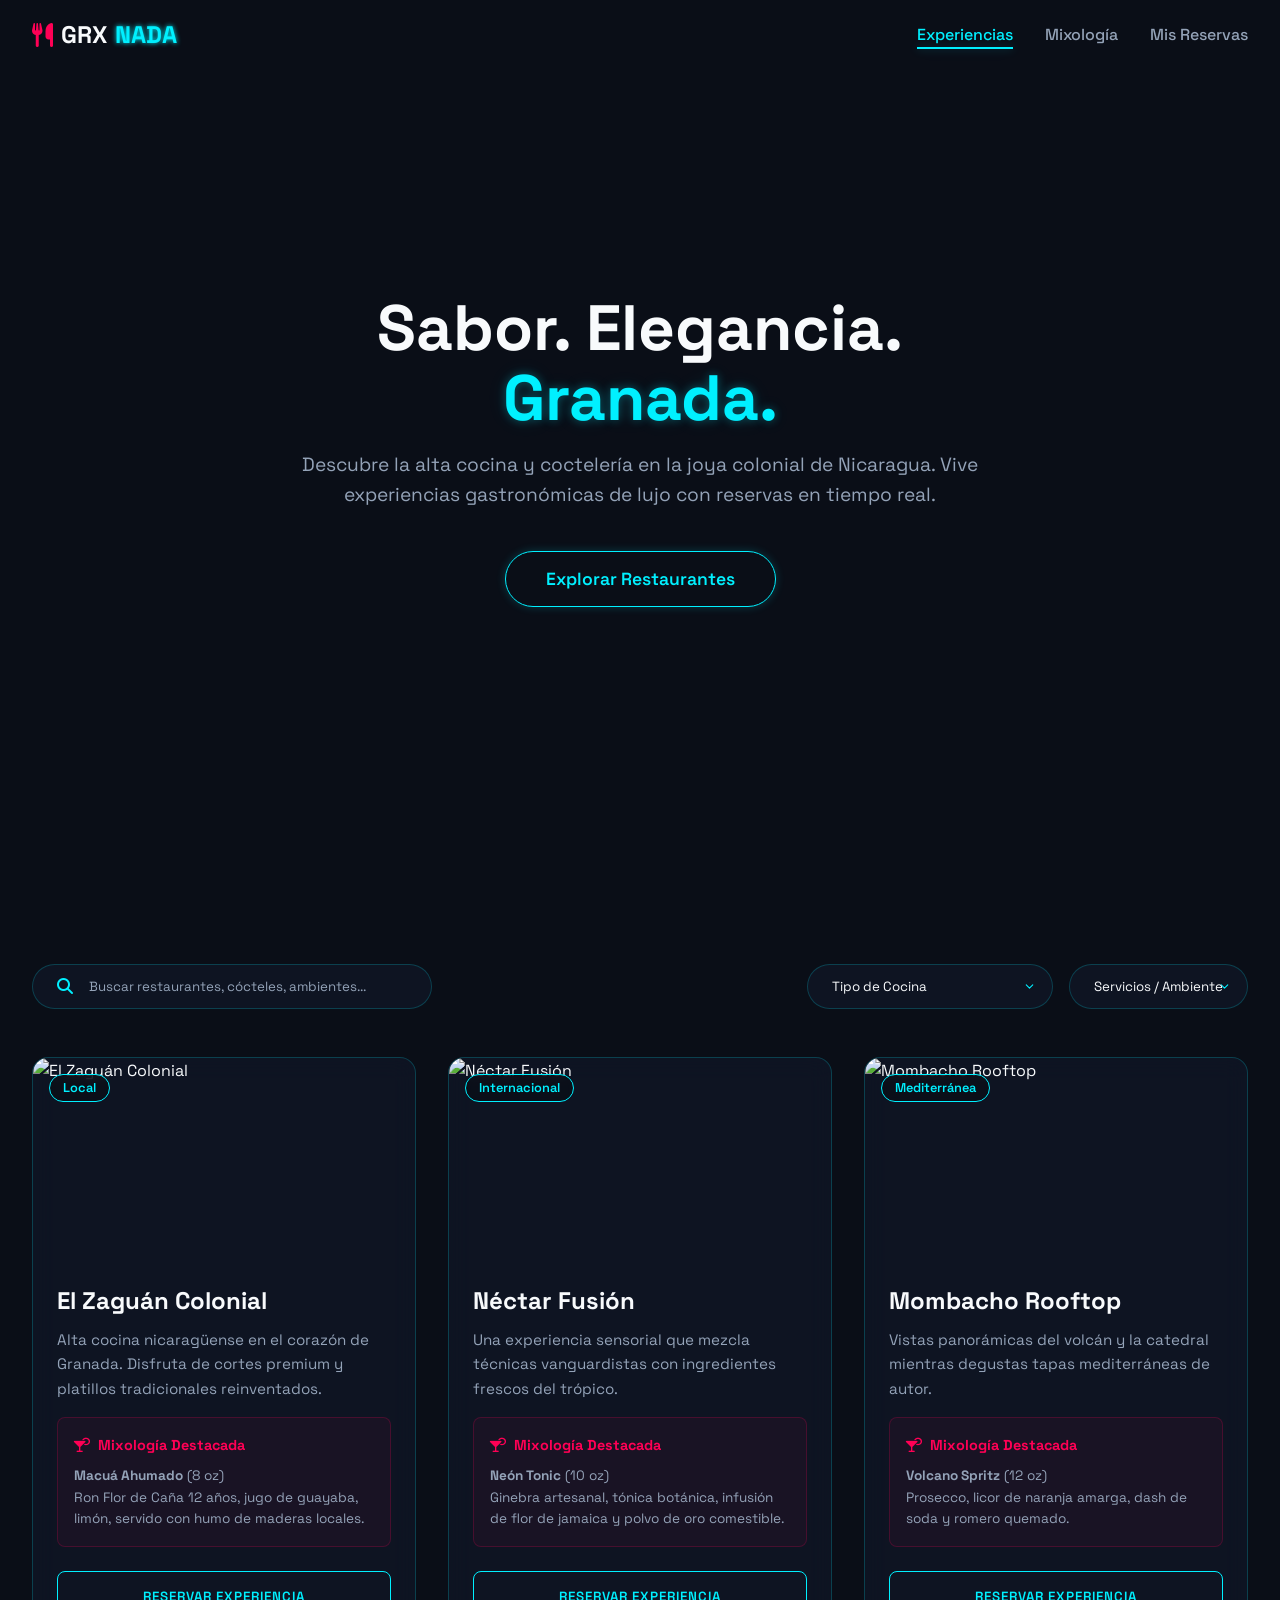
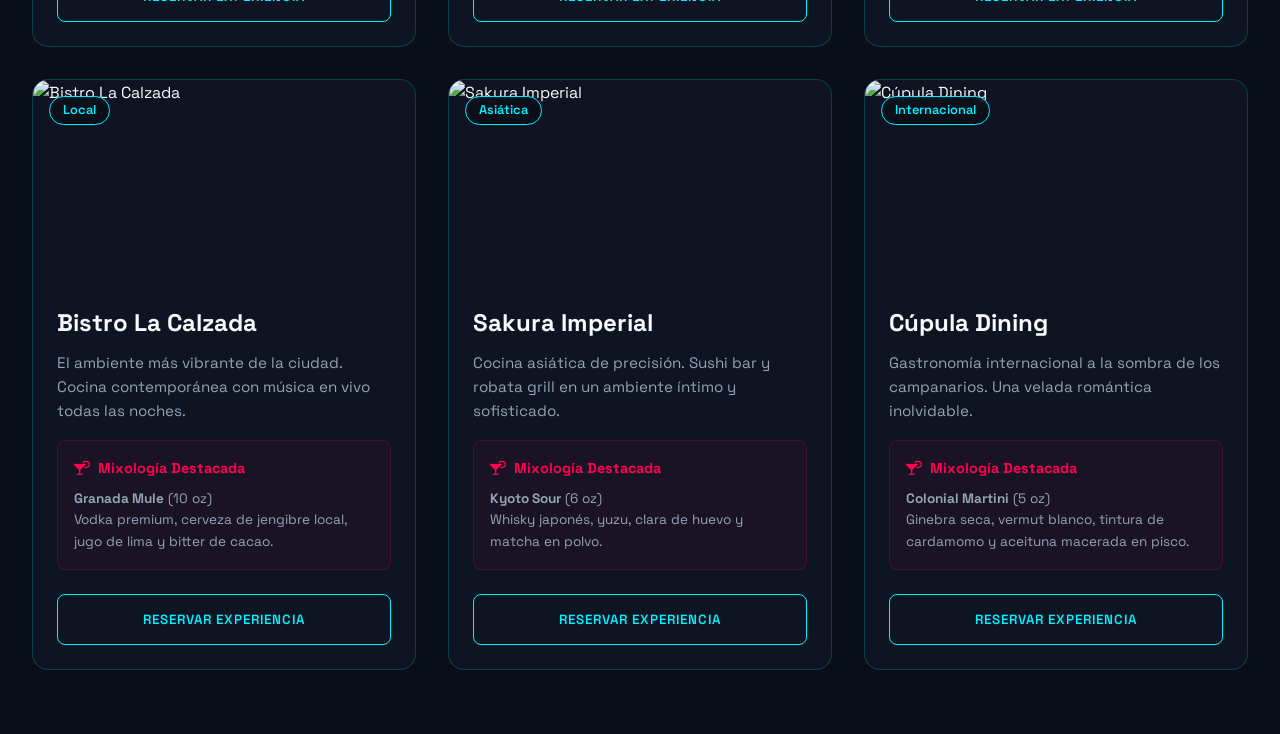
==== commit a4270b33: "Refactor e-commerce to Granada Restaurant Reservation App - Removed all previous e-commerce artifact" ====
--- a/index.html
+++ b/index.html
@@ -1,2284 +1,117 @@
-<!DOCTYPE html>
-<html lang="es">
-
-<head>
-    <meta charset="UTF-8">
-    <meta name="viewport" content="width=device-width, initial-scale=1.0">
-    <title>LUXE | Tienda Minimalista Premium</title>
-    <link rel="preconnect" href="https://fonts.googleapis.com">
-    <link href="https://fonts.googleapis.com/css2?family=Plus+Jakarta+Sans:wght@300;400;500;600;700;800&display=swap"
-        rel="stylesheet">
-    <link rel="stylesheet" href="https://cdnjs.cloudflare.com/ajax/libs/font-awesome/6.4.0/css/all.min.css">
-    <style>
-        :root {
-            --primary: #0a0a0a;
-            --secondary: #fafafa;
-            --accent: #3b82f6;
-            --accent-hover: #2563eb;
-            --muted: #71717a;
-            --border: #e4e4e7;
-            --success: #10b981;
-            --error: #ef4444;
-            --warning: #f59e0b;
-            --shadow: 0 4px 6px -1px rgba(0, 0, 0, 0.1), 0 2px 4px -1px rgba(0, 0, 0, 0.06);
-            --shadow-lg: 0 20px 25px -5px rgba(0, 0, 0, 0.1), 0 10px 10px -5px rgba(0, 0, 0, 0.04);
-            --radius: 12px;
-            --radius-sm: 8px;
-        }
-
-        * {
-            margin: 0;
-            padding: 0;
-            box-sizing: border-box;
-        }
-
-        body {
-            font-family: 'Plus Jakarta Sans', sans-serif;
-            background: var(--secondary);
-            color: var(--primary);
-            line-height: 1.6;
-            overflow-x: hidden;
-        }
-
-        /* Animaciones */
-        @keyframes fadeIn {
-            from {
-                opacity: 0;
-                transform: translateY(20px);
-            }
-
-            to {
-                opacity: 1;
-                transform: translateY(0);
-            }
-        }
-
-        @keyframes slideIn {
-            from {
-                transform: translateX(100%);
-            }
-
-            to {
-                transform: translateX(0);
-            }
-        }
-
-        @keyframes scaleIn {
-            from {
-                opacity: 0;
-                transform: scale(0.9);
-            }
-
-            to {
-                opacity: 1;
-                transform: scale(1);
-            }
-        }
-
-        @keyframes shake {
-
-            0%,
-            100% {
-                transform: translateX(0);
-            }
-
-            25% {
-                transform: translateX(-5px);
-            }
-
-            75% {
-                transform: translateX(5px);
-            }
-        }
-
-        /* Header */
-        header {
-            position: fixed;
-            top: 0;
-            width: 100%;
-            background: rgba(250, 250, 250, 0.95);
-            backdrop-filter: blur(20px);
-            border-bottom: 1px solid var(--border);
-            z-index: 1000;
-            padding: 1rem 5%;
-            transition: all 0.3s ease;
-        }
-
-        header.scrolled {
-            padding: 0.7rem 5%;
-            box-shadow: var(--shadow);
-        }
-
-        nav {
-            display: flex;
-            justify-content: space-between;
-            align-items: center;
-            max-width: 1400px;
-            margin: 0 auto;
-        }
-
-        .logo {
-            font-size: 2rem;
-            font-weight: 800;
-            letter-spacing: -2px;
-            background: linear-gradient(135deg, var(--primary) 0%, var(--accent) 100%);
-            -webkit-background-clip: text;
-            background-clip: text;
-            -webkit-text-fill-color: transparent;
-            cursor: pointer;
-        }
-
-        .nav-links {
-            display: flex;
-            gap: 2.5rem;
-            list-style: none;
-        }
-
-        .nav-links a {
-            text-decoration: none;
-            color: var(--muted);
-            font-weight: 600;
-            font-size: 0.95rem;
-            transition: all 0.3s;
-            position: relative;
-        }
-
-        .nav-links a:hover,
-        .nav-links a.active {
-            color: var(--primary);
-        }
-
-        .nav-links a::after {
-            content: '';
-            position: absolute;
-            bottom: -5px;
-            left: 0;
-            width: 0;
-            height: 3px;
-            background: var(--accent);
-            transition: width 0.3s;
-            border-radius: 2px;
-        }
-
-        .nav-links a:hover::after,
-        .nav-links a.active::after {
-            width: 100%;
-        }
-
-        .nav-actions {
-            display: flex;
-            gap: 1rem;
-            align-items: center;
-        }
-
-        .search-box {
-            position: relative;
-            display: flex;
-            align-items: center;
-        }
-
-        .search-input {
-            padding: 0.7rem 2.5rem 0.7rem 1rem;
-            border: 2px solid var(--border);
-            border-radius: 50px;
-            width: 0;
-            opacity: 0;
-            transition: all 0.3s;
-            font-family: inherit;
-            font-size: 0.9rem;
-        }
-
-        .search-input.active {
-            width: 250px;
-            opacity: 1;
-            margin-right: 0.5rem;
-        }
-
-        .search-input:focus {
-            outline: none;
-            border-color: var(--accent);
-        }
-
-        .icon-btn {
-            background: none;
-            border: none;
-            cursor: pointer;
-            position: relative;
-            padding: 0.6rem;
-            border-radius: var(--radius-sm);
-            transition: all 0.3s;
-            color: var(--primary);
-            font-size: 1.2rem;
-            width: 42px;
-            height: 42px;
-            display: flex;
-            align-items: center;
-            justify-content: center;
-        }
-
-        .icon-btn:hover {
-            background: var(--primary);
-            color: white;
-            transform: translateY(-2px);
-        }
-
-        .cart-count {
-            position: absolute;
-            top: 0;
-            right: 0;
-            background: var(--accent);
-            color: white;
-            font-size: 0.7rem;
-            font-weight: 700;
-            width: 22px;
-            height: 22px;
-            border-radius: 50%;
-            display: flex;
-            align-items: center;
-            justify-content: center;
-            transform: scale(0);
-            transition: transform 0.3s cubic-bezier(0.68, -0.55, 0.265, 1.55);
-        }
-
-        .cart-count.show {
-            transform: scale(1);
-        }
-
-        /* Hero Section */
-        .hero {
-            margin-top: 80px;
-            padding: 6rem 5%;
-            background: linear-gradient(135deg, #f5f5f5 0%, #ffffff 100%);
-            position: relative;
-            overflow: hidden;
-        }
-
-        .hero::before {
-            content: '';
-            position: absolute;
-            top: -50%;
-            right: -20%;
-            width: 800px;
-            height: 800px;
-            background: radial-gradient(circle, rgba(59, 130, 246, 0.1) 0%, transparent 70%);
-            border-radius: 50%;
-        }
-
-        .hero-content {
-            max-width: 1400px;
-            margin: 0 auto;
-            display: grid;
-            grid-template-columns: 1fr 1fr;
-            gap: 4rem;
-            align-items: center;
-            position: relative;
-            z-index: 1;
-        }
-
-        .hero-text h1 {
-            font-size: clamp(2.5rem, 5vw, 4rem);
-            font-weight: 800;
-            line-height: 1.1;
-            margin-bottom: 1.5rem;
-            letter-spacing: -2px;
-            animation: fadeIn 0.8s ease;
-        }
-
-        .hero-text p {
-            font-size: 1.25rem;
-            color: var(--muted);
-            margin-bottom: 2rem;
-            animation: fadeIn 0.8s ease 0.2s backwards;
-        }
-
-        .btn-group {
-            display: flex;
-            gap: 1rem;
-            animation: fadeIn 0.8s ease 0.4s backwards;
-            flex-wrap: wrap;
-        }
-
-        .btn {
-            padding: 1rem 2rem;
-            border-radius: var(--radius);
-            font-weight: 600;
-            font-size: 1rem;
-            cursor: pointer;
-            transition: all 0.3s;
-            border: none;
-            text-decoration: none;
-            display: inline-flex;
-            align-items: center;
-            gap: 0.5rem;
-        }
-
-        .btn-primary {
-            background: var(--primary);
-            color: white;
-            box-shadow: var(--shadow);
-        }
-
-        .btn-primary:hover {
-            background: var(--accent);
-            transform: translateY(-3px);
-            box-shadow: var(--shadow-lg);
-        }
-
-        .btn-secondary {
-            background: white;
-            color: var(--primary);
-            border: 2px solid var(--border);
-        }
-
-        .btn-secondary:hover {
-            border-color: var(--primary);
-            transform: translateY(-3px);
-        }
-
-        .hero-image {
-            position: relative;
-            animation: fadeIn 0.8s ease 0.6s backwards;
-        }
-
-        .hero-image img {
-            width: 100%;
-            border-radius: var(--radius);
-            box-shadow: var(--shadow-lg);
-        }
-
-        /* Stats */
-        .stats {
-            display: flex;
-            gap: 3rem;
-            margin-top: 3rem;
-            padding-top: 2rem;
-            border-top: 1px solid var(--border);
-        }
-
-        .stat {
-            text-align: center;
-        }
-
-        .stat-value {
-            font-size: 2rem;
-            font-weight: 800;
-            color: var(--accent);
-        }
-
-        .stat-label {
-            color: var(--muted);
-            font-size: 0.9rem;
-        }
-
-        /* Section Header */
-        .section-header {
-            text-align: center;
-            margin: 4rem 0 3rem;
-        }
-
-        .section-header h2 {
-            font-size: 2.5rem;
-            font-weight: 700;
-            margin-bottom: 1rem;
-            letter-spacing: -1px;
-        }
-
-        .section-header p {
-            color: var(--muted);
-            font-size: 1.1rem;
-            max-width: 600px;
-            margin: 0 auto;
-        }
-
-        /* Filtros */
-        .filters {
-            padding: 2rem 5%;
-            max-width: 1400px;
-            margin: 0 auto;
-            display: flex;
-            justify-content: space-between;
-            align-items: center;
-            flex-wrap: wrap;
-            gap: 1rem;
-            background: white;
-            border-radius: var(--radius);
-            box-shadow: var(--shadow);
-        }
-
-        .filter-tabs {
-            display: flex;
-            gap: 0.5rem;
-            flex-wrap: wrap;
-        }
-
-        .filter-tab {
-            padding: 0.7rem 1.5rem;
-            border: 2px solid var(--border);
-            background: white;
-            border-radius: 50px;
-            cursor: pointer;
-            font-weight: 600;
-            transition: all 0.3s;
-            font-family: inherit;
-            font-size: 0.9rem;
-        }
-
-        .filter-tab:hover,
-        .filter-tab.active {
-            background: var(--primary);
-            color: white;
-            border-color: var(--primary);
-            transform: translateY(-2px);
-        }
-
-        .sort-select {
-            padding: 0.7rem 1rem;
-            border: 2px solid var(--border);
-            border-radius: var(--radius-sm);
-            font-family: inherit;
-            font-weight: 500;
-            cursor: pointer;
-            background: white;
-        }
-
-        .sort-select:focus {
-            outline: none;
-            border-color: var(--accent);
-        }
-
-        /* Productos Grid */
-        .products-section {
-            padding: 0 5% 5rem;
-            max-width: 1400px;
-            margin: 0 auto;
-        }
-
-        .products-grid {
-            display: grid;
-            grid-template-columns: repeat(auto-fill, minmax(280px, 1fr));
-            gap: 2rem;
-        }
-
-        .product-card {
-            background: white;
-            border-radius: var(--radius);
-            overflow: hidden;
-            box-shadow: var(--shadow);
-            transition: all 0.3s;
-            position: relative;
-            animation: fadeIn 0.6s ease;
-        }
-
-        .product-card:hover {
-            transform: translateY(-8px);
-            box-shadow: var(--shadow-lg);
-        }
-
-        .product-badge {
-            position: absolute;
-            top: 1rem;
-            left: 1rem;
-            background: var(--accent);
-            color: white;
-            padding: 0.4rem 1rem;
-            border-radius: 50px;
-            font-size: 0.75rem;
-            font-weight: 700;
-            z-index: 2;
-            text-transform: uppercase;
-        }
-
-        .product-badge.new {
-            background: var(--success);
-        }
-
-        .product-badge.sale {
-            background: var(--error);
-        }
-
-        .product-badge.bestseller {
-            background: var(--warning);
-            color: var(--primary);
-        }
-
-        .product-image-wrapper {
-            position: relative;
-            overflow: hidden;
-            aspect-ratio: 4/5;
-            background: #f3f3f3;
-        }
-
-        .product-image {
-            width: 100%;
-            height: 100%;
-            object-fit: cover;
-            transition: transform 0.5s;
-        }
-
-        .product-card:hover .product-image {
-            transform: scale(1.08);
-        }
-
-        .product-actions {
-            position: absolute;
-            bottom: -60px;
-            left: 0;
-            right: 0;
-            display: flex;
-            justify-content: center;
-            gap: 0.5rem;
-            padding: 1rem;
-            background: linear-gradient(to top, rgba(0, 0, 0, 0.6), transparent);
-            transition: bottom 0.3s;
-        }
-
-        .product-card:hover .product-actions {
-            bottom: 0;
-        }
-
-        .action-btn {
-            width: 45px;
-            height: 45px;
-            border-radius: 50%;
-            border: none;
-            background: white;
-            color: var(--primary);
-            cursor: pointer;
-            display: flex;
-            align-items: center;
-            justify-content: center;
-            transition: all 0.3s;
-            font-size: 1.1rem;
-        }
-
-        .action-btn:hover {
-            background: var(--accent);
-            color: white;
-            transform: scale(1.1);
-        }
-
-        .product-info {
-            padding: 1.5rem;
-        }
-
-        .product-category {
-            color: var(--muted);
-            font-size: 0.8rem;
-            font-weight: 600;
-            text-transform: uppercase;
-            letter-spacing: 1px;
-            margin-bottom: 0.5rem;
-        }
-
-        .product-name {
-            font-size: 1.1rem;
-            font-weight: 700;
-            margin-bottom: 0.5rem;
-            line-height: 1.3;
-        }
-
-        .product-footer {
-            display: flex;
-            justify-content: space-between;
-            align-items: center;
-        }
-
-        .product-price {
-            font-size: 1.25rem;
-            font-weight: 800;
-            color: var(--accent);
-        }
-
-        .product-price .original {
-            font-size: 0.9rem;
-            color: var(--muted);
-            text-decoration: line-through;
-            margin-left: 0.5rem;
-            font-weight: 400;
-        }
-
-        .rating {
-            display: flex;
-            gap: 0.2rem;
-            color: #fbbf24;
-            font-size: 0.85rem;
-        }
-
-        /* Carrito Sidebar Mejorado */
-        .cart-overlay {
-            position: fixed;
-            inset: 0;
-            background: rgba(0, 0, 0, 0.6);
-            backdrop-filter: blur(5px);
-            z-index: 2000;
-            opacity: 0;
-            visibility: hidden;
-            transition: all 0.3s;
-        }
-
-        .cart-overlay.show {
-            opacity: 1;
-            visibility: visible;
-        }
-
-        .cart-sidebar {
-            position: fixed;
-            top: 0;
-            right: -550px;
-            width: 100%;
-            max-width: 550px;
-            height: 100vh;
-            background: white;
-            z-index: 2001;
-            box-shadow: var(--shadow-lg);
-            transition: right 0.4s cubic-bezier(0.4, 0, 0.2, 1);
-            display: flex;
-            flex-direction: column;
-        }
-
-        .cart-sidebar.show {
-            right: 0;
-        }
-
-        .cart-header {
-            padding: 2rem;
-            border-bottom: 2px solid var(--border);
-            display: flex;
-            justify-content: space-between;
-            align-items: center;
-            background: var(--secondary);
-        }
-
-        .cart-header h2 {
-            font-size: 1.5rem;
-            display: flex;
-            align-items: center;
-            gap: 0.75rem;
-        }
-
-        .cart-count-badge {
-            background: var(--accent);
-            color: white;
-            padding: 0.2rem 0.8rem;
-            border-radius: 50px;
-            font-size: 0.9rem;
-        }
-
-        .close-cart {
-            background: none;
-            border: none;
-            font-size: 1.5rem;
-            cursor: pointer;
-            color: var(--muted);
-            width: 44px;
-            height: 44px;
-            border-radius: 50%;
-            display: flex;
-            align-items: center;
-            justify-content: center;
-            transition: all 0.3s;
-        }
-
-        .close-cart:hover {
-            background: var(--border);
-            color: var(--primary);
-            transform: rotate(90deg);
-        }
-
-        .cart-items {
-            flex: 1;
-            overflow-y: auto;
-            padding: 1.5rem;
-        }
-
-        .cart-item {
-            display: flex;
-            gap: 1rem;
-            padding: 1.5rem;
-            background: var(--secondary);
-            border-radius: var(--radius);
-            margin-bottom: 1rem;
-            animation: slideIn 0.3s ease;
-            position: relative;
-            transition: all 0.3s;
-        }
-
-        .cart-item:hover {
-            transform: translateX(-5px);
-            box-shadow: var(--shadow);
-        }
-
-        .cart-item-image {
-            width: 90px;
-            height: 110px;
-            object-fit: cover;
-            border-radius: var(--radius-sm);
-        }
-
-        .cart-item-details {
-            flex: 1;
-        }
-
-        .cart-item-name {
-            font-weight: 700;
-            margin-bottom: 0.3rem;
-            font-size: 1rem;
-        }
-
-        .cart-item-variant {
-            color: var(--muted);
-            font-size: 0.85rem;
-            margin-bottom: 0.5rem;
-        }
-
-        .cart-item-price {
-            color: var(--accent);
-            font-weight: 700;
-            margin-bottom: 0.75rem;
-            font-size: 1.1rem;
-        }
-
-        .quantity-controls {
-            display: flex;
-            align-items: center;
-            gap: 0.75rem;
-        }
-
-        .qty-btn {
-            width: 32px;
-            height: 32px;
-            border: 2px solid var(--border);
-            background: white;
-            border-radius: 8px;
-            cursor: pointer;
-            display: flex;
-            align-items: center;
-            justify-content: center;
-            transition: all 0.2s;
-            font-weight: 600;
-        }
-
-        .qty-btn:hover {
-            background: var(--primary);
-            color: white;
-            border-color: var(--primary);
-        }
-
-        .qty-value {
-            font-weight: 700;
-            min-width: 35px;
-            text-align: center;
-            font-size: 1.1rem;
-        }
-
-        .remove-item {
-            position: absolute;
-            top: 1rem;
-            right: 1rem;
-            background: none;
-            border: none;
-            color: var(--error);
-            cursor: pointer;
-            font-size: 1.2rem;
-            padding: 0.5rem;
-            transition: all 0.2s;
-            opacity: 0.6;
-        }
-
-        .remove-item:hover {
-            opacity: 1;
-            transform: scale(1.2);
-        }
-
-        .cart-empty {
-            text-align: center;
-            padding: 4rem 2rem;
-            color: var(--muted);
-        }
-
-        .cart-empty i {
-            font-size: 5rem;
-            margin-bottom: 1.5rem;
-            opacity: 0.3;
-        }
-
-        .cart-empty h3 {
-            font-size: 1.3rem;
-            margin-bottom: 0.5rem;
-            color: var(--primary);
-        }
-
-        .continue-shopping {
-            display: inline-block;
-            margin-top: 1.5rem;
-            color: var(--accent);
-            text-decoration: none;
-            font-weight: 600;
-            transition: all 0.3s;
-        }
-
-        .continue-shopping:hover {
-            transform: translateX(5px);
-        }
-
-        .cart-footer {
-            padding: 2rem;
-            border-top: 2px solid var(--border);
-            background: var(--secondary);
-        }
-
-        .cart-promo {
-            margin-bottom: 1.5rem;
-        }
-
-        .promo-input-wrapper {
-            display: flex;
-            gap: 0.5rem;
-        }
-
-        .promo-input {
-            flex: 1;
-            padding: 0.9rem;
-            border: 2px solid var(--border);
-            border-radius: var(--radius-sm);
-            font-family: inherit;
-            font-size: 0.95rem;
-        }
-
-        .promo-input:focus {
-            outline: none;
-            border-color: var(--accent);
-        }
-
-        .promo-btn {
-            padding: 0.9rem 1.5rem;
-            background: var(--primary);
-            color: white;
-            border: none;
-            border-radius: var(--radius-sm);
-            font-weight: 600;
-            cursor: pointer;
-            transition: all 0.3s;
-        }
-
-        .promo-btn:hover {
-            background: var(--accent);
-        }
-
-        .cart-subtotal,
-        .cart-shipping,
-        .cart-tax {
-            display: flex;
-            justify-content: space-between;
-            margin-bottom: 0.75rem;
-            font-size: 1rem;
-            color: var(--muted);
-        }
-
-        .cart-total {
-            display: flex;
-            justify-content: space-between;
-            font-size: 1.75rem;
-            font-weight: 800;
-            margin: 1.5rem 0;
-            padding: 1.5rem 0;
-            border-top: 2px solid var(--border);
-            border-bottom: 2px solid var(--border);
-        }
-
-        .checkout-btn {
-            width: 100%;
-            padding: 1.3rem;
-            background: var(--primary);
-            color: white;
-            border: none;
-            border-radius: var(--radius);
-            font-size: 1.1rem;
-            font-weight: 700;
-            cursor: pointer;
-            transition: all 0.3s;
-            display: flex;
-            align-items: center;
-            justify-content: center;
-            gap: 0.75rem;
-            margin-bottom: 1rem;
-        }
-
-        .checkout-btn:hover {
-            background: var(--accent);
-            transform: translateY(-2px);
-            box-shadow: var(--shadow-lg);
-        }
-
-        .checkout-btn:disabled {
-            background: var(--muted);
-            cursor: not-allowed;
-            transform: none;
-        }
-
-        .secure-checkout {
-            text-align: center;
-            font-size: 0.85rem;
-            color: var(--muted);
-            display: flex;
-            align-items: center;
-            justify-content: center;
-            gap: 0.5rem;
-        }
-
-        /* Checkout Modal Mejorado */
-        .modal {
-            position: fixed;
-            inset: 0;
-            background: rgba(0, 0, 0, 0.7);
-            backdrop-filter: blur(5px);
-            z-index: 3000;
-            display: flex;
-            align-items: center;
-            justify-content: center;
-            padding: 2rem;
-            opacity: 0;
-            visibility: hidden;
-            transition: all 0.3s;
-        }
-
-        .modal.show {
-            opacity: 1;
-            visibility: visible;
-        }
-
-        .modal-content {
-            background: white;
-            border-radius: var(--radius);
-            max-width: 700px;
-            width: 100%;
-            max-height: 90vh;
-            overflow-y: auto;
-            transform: scale(0.9);
-            transition: transform 0.3s;
-            box-shadow: var(--shadow-lg);
-        }
-
-        .modal.show .modal-content {
-            transform: scale(1);
-        }
-
-        .modal-header {
-            padding: 2rem;
-            border-bottom: 2px solid var(--border);
-            display: flex;
-            justify-content: space-between;
-            align-items: center;
-            background: var(--secondary);
-        }
-
-        .modal-header h2 {
-            font-size: 1.75rem;
-            display: flex;
-            align-items: center;
-            gap: 0.75rem;
-        }
-
-        .checkout-steps {
-            display: flex;
-            gap: 1rem;
-            font-size: 0.9rem;
-            color: var(--muted);
-        }
-
-        .step {
-            display: flex;
-            align-items: center;
-            gap: 0.5rem;
-        }
-
-        .step.active {
-            color: var(--accent);
-            font-weight: 600;
-        }
-
-        .step-number {
-            width: 28px;
-            height: 28px;
-            border-radius: 50%;
-            background: var(--border);
-            display: flex;
-            align-items: center;
-            justify-content: center;
-            font-weight: 700;
-            font-size: 0.85rem;
-        }
-
-        .step.active .step-number {
-            background: var(--accent);
-            color: white;
-        }
-
-        .close-modal {
-            background: none;
-            border: none;
-            font-size: 1.5rem;
-            cursor: pointer;
-            color: var(--muted);
-            width: 44px;
-            height: 44px;
-            border-radius: 50%;
-            display: flex;
-            align-items: center;
-            justify-content: center;
-            transition: all 0.3s;
-        }
-
-        .close-modal:hover {
-            background: var(--border);
-            color: var(--primary);
-        }
-
-        .modal-body {
-            padding: 2rem;
-        }
-
-        .form-section {
-            margin-bottom: 2.5rem;
-        }
-
-        .form-section h3 {
-            font-size: 1.2rem;
-            margin-bottom: 1.5rem;
-            display: flex;
-            align-items: center;
-            gap: 0.5rem;
-        }
-
-        .form-group {
-            margin-bottom: 1.5rem;
-        }
-
-        .form-group label {
-            display: block;
-            margin-bottom: 0.5rem;
-            font-weight: 600;
-            font-size: 0.9rem;
-            color: var(--primary);
-        }
-
-        .form-group input,
-        .form-group select {
-            width: 100%;
-            padding: 1rem;
-            border: 2px solid var(--border);
-            border-radius: var(--radius-sm);
-            font-family: inherit;
-            font-size: 1rem;
-            transition: all 0.3s;
-        }
-
-        .form-group input:focus,
-        .form-group select:focus {
-            outline: none;
-            border-color: var(--accent);
-            box-shadow: 0 0 0 4px rgba(59, 130, 246, 0.1);
-        }
-
-        .form-row {
-            display: grid;
-            grid-template-columns: 1fr 1fr;
-            gap: 1rem;
-        }
-
-        .payment-methods {
-            display: grid;
-            grid-template-columns: repeat(3, 1fr);
-            gap: 1rem;
-            margin-bottom: 1.5rem;
-        }
-
-        .payment-method {
-            border: 2px solid var(--border);
-            border-radius: var(--radius);
-            padding: 1.5rem 1rem;
-            text-align: center;
-            cursor: pointer;
-            transition: all 0.3s;
-        }
-
-        .payment-method:hover,
-        .payment-method.selected {
-            border-color: var(--accent);
-            background: rgba(59, 130, 246, 0.05);
-        }
-
-        .payment-method i {
-            font-size: 2.5rem;
-            margin-bottom: 0.75rem;
-            display: block;
-            color: var(--muted);
-        }
-
-        .payment-method.selected i {
-            color: var(--accent);
-        }
-
-        .payment-method.selected {
-            color: var(--accent);
-            font-weight: 600;
-        }
-
-        .order-summary {
-            background: var(--secondary);
-            padding: 2rem;
-            border-radius: var(--radius);
-            margin-bottom: 2rem;
-        }
-
-        .summary-title {
-            font-size: 1.2rem;
-            font-weight: 700;
-            margin-bottom: 1.5rem;
-            padding-bottom: 1rem;
-            border-bottom: 2px solid var(--border);
-        }
-
-        .summary-item {
-            display: flex;
-            justify-content: space-between;
-            margin-bottom: 1rem;
-            font-size: 0.95rem;
-        }
-
-        .summary-item.total {
-            font-size: 1.3rem;
-            font-weight: 800;
-            padding-top: 1rem;
-            border-top: 2px solid var(--border);
-            margin-top: 1rem;
-            color: var(--accent);
-        }
-
-        .place-order-btn {
-            width: 100%;
-            padding: 1.4rem;
-            background: var(--success);
-            color: white;
-            border: none;
-            border-radius: var(--radius);
-            font-size: 1.2rem;
-            font-weight: 700;
-            cursor: pointer;
-            transition: all 0.3s;
-            display: flex;
-            align-items: center;
-            justify-content: center;
-            gap: 0.75rem;
-        }
-
-        .place-order-btn:hover {
-            background: #059669;
-            transform: translateY(-2px);
-            box-shadow: var(--shadow-lg);
-        }
-
-        .place-order-btn.processing {
-            background: var(--muted);
-            cursor: wait;
-        }
-
-        /* Success Modal */
-        .success-content {
-            text-align: center;
-            padding: 4rem 3rem;
-        }
-
-        .success-icon {
-            width: 120px;
-            height: 120px;
-            background: var(--success);
-            color: white;
-            border-radius: 50%;
-            display: flex;
-            align-items: center;
-            justify-content: center;
-            font-size: 4rem;
-            margin: 0 auto 2rem;
-            animation: scaleIn 0.5s ease;
-        }
-
-        .success-content h2 {
-            font-size: 2.5rem;
-            margin-bottom: 1rem;
-            font-weight: 800;
-        }
-
-        .success-content p {
-            color: var(--muted);
-            margin-bottom: 2rem;
-            font-size: 1.1rem;
-        }
-
-        .order-number {
-            background: var(--secondary);
-            padding: 1.5rem;
-            border-radius: var(--radius);
-            font-family: monospace;
-            font-size: 1.4rem;
-            margin-bottom: 2rem;
-            font-weight: 700;
-            color: var(--accent);
-            border: 2px dashed var(--border);
-        }
-
-        .order-details {
-            text-align: left;
-            background: var(--secondary);
-            padding: 1.5rem;
-            border-radius: var(--radius);
-            margin-bottom: 2rem;
-        }
-
-        .order-details h4 {
-            margin-bottom: 1rem;
-            font-size: 1.1rem;
-        }
-
-        .order-details p {
-            margin-bottom: 0.5rem;
-            font-size: 0.95rem;
-        }
-
-        /* Toast Notification */
-        .toast {
-            position: fixed;
-            bottom: 2rem;
-            right: 2rem;
-            background: var(--primary);
-            color: white;
-            padding: 1.2rem 2rem;
-            border-radius: var(--radius);
-            box-shadow: var(--shadow-lg);
-            display: flex;
-            align-items: center;
-            gap: 1rem;
-            z-index: 4000;
-            transform: translateX(400px);
-            transition: transform 0.3s cubic-bezier(0.68, -0.55, 0.265, 1.55);
-            min-width: 300px;
-        }
-
-        .toast.show {
-            transform: translateX(0);
-        }
-
-        .toast.success {
-            background: var(--success);
-        }
-
-        .toast.error {
-            background: var(--error);
-        }
-
-        /* Responsive */
-        @media (max-width: 968px) {
-            .hero-content {
-                grid-template-columns: 1fr;
-            }
-
-            .nav-links {
-                display: none;
-            }
-
-            .search-input.active {
-                width: 180px;
-            }
-
-            .products-grid {
-                grid-template-columns: repeat(auto-fill, minmax(250px, 1fr));
-            }
-
-            .form-row {
-                grid-template-columns: 1fr;
-            }
-
-            .payment-methods {
-                grid-template-columns: 1fr;
-            }
-        }
-
-        @media (max-width: 640px) {
-            .cart-sidebar {
-                max-width: 100%;
-            }
-
-            .products-grid {
-                grid-template-columns: 1fr;
-            }
-
-            .btn-group {
-                flex-direction: column;
-            }
-
-            .filters {
-                flex-direction: column;
-                align-items: stretch;
-            }
-
-            .filter-tabs {
-                justify-content: center;
-            }
-
-            .stats {
-                flex-direction: column;
-                gap: 1.5rem;
-            }
-        }
-
-        /* Loading Spinner */
-        .spinner {
-            width: 24px;
-            height: 24px;
-            border: 3px solid rgba(255, 255, 255, 0.3);
-            border-radius: 50%;
-            border-top-color: white;
-            animation: spin 1s ease-in-out infinite;
-        }
-
-        @keyframes spin {
-            to {
-                transform: rotate(360deg);
-            }
-        }
-
-        /* Scrollbar */
-        ::-webkit-scrollbar {
-            width: 10px;
-        }
-
-        ::-webkit-scrollbar-track {
-            background: var(--secondary);
-        }
-
-        ::-webkit-scrollbar-thumb {
-            background: var(--border);
-            border-radius: 5px;
-        }
-
-        ::-webkit-scrollbar-thumb:hover {
-            background: var(--muted);
-        }
-
-        /* No results */
-        .no-results {
-            text-align: center;
-            padding: 4rem 2rem;
-            grid-column: 1 / -1;
-        }
-
-        .no-results i {
-            font-size: 4rem;
-            color: var(--border);
-            margin-bottom: 1rem;
-        }
-
-        .no-results h3 {
-            font-size: 1.5rem;
-            margin-bottom: 0.5rem;
-        }
-
-        .no-results p {
-            color: var(--muted);
-        }
-    </style>
-</head>
-
-<body>
-
-    <!-- Header -->
-    <header id="header">
-        <nav>
-            <div class="logo" onclick="showSection('inicio')">LUXE</div>
-            <ul class="nav-links">
-                <li><a href="#inicio" class="active" onclick="showSection('inicio')">Inicio</a></li>
-                <li><a href="#productos" onclick="showSection('productos')">Productos</a></li>
-                <li><a href="#novedades" onclick="showSection('novedades')">Novedades</a></li>
-                <li><a href="#contacto" onclick="showSection('contacto')">Contacto</a></li>
-            </ul>
-            <div class="nav-actions">
-                <div class="search-box">
-                    <input type="text" class="search-input" id="searchInput" placeholder="Buscar productos..."
-                        onkeyup="searchProducts()">
-                    <button class="icon-btn" onclick="toggleSearch()" aria-label="Buscar">
-                        <i class="fas fa-search"></i>
-                    </button>
-                </div>
-                <button class="icon-btn" aria-label="Cuenta">
-                    <i class="fas fa-user"></i>
-                </button>
-                <button class="icon-btn cart-icon" aria-label="Carrito" onclick="toggleCart()">
-                    <i class="fas fa-shopping-bag"></i>
-                    <span class="cart-count" id="cartCount">0</span>
-                </button>
-            </div>
-        </nav>
-    </header>
-
-    <!-- Hero Section -->
-    <section class="hero" id="inicio">
-        <div class="hero-content">
-            <div class="hero-text">
-                <h1>Estilo que trasciende tendencias</h1>
-                <p>Descubre nuestra colección premium de ropa y calzado. Diseños minimalistas, calidad excepcional y
-                    sostenibilidad en cada pieza.</p>
-                <div class="btn-group">
-                    <button class="btn btn-primary" onclick="showSection('productos')">
-                        <i class="fas fa-shopping-bag"></i>
-                        Comprar Ahora
-                    </button>
-                    <button class="btn btn-secondary" onclick="showSection('novedades')">
-                        <i class="fas fa-star"></i>
-                        Ver Novedades
-                    </button>
-                </div>
-                <div class="stats">
-                    <div class="stat">
-                        <div class="stat-value">36+</div>
-                        <div class="stat-label">Productos</div>
-                    </div>
-                    <div class="stat">
-                        <div class="stat-value">12</div>
-                        <div class="stat-label">Nuevos</div>
-                    </div>
-                    <div class="stat">
-                        <div class="stat-value">4.9</div>
-                        <div class="stat-label">Valoración</div>
-                    </div>
-                </div>
-            </div>
-            <div class="hero-image">
-                <img src="https://images.unsplash.com/photo-1445205170230-053b83016050?w=800&auto=format&fit=crop&q=80"
-                    alt="Fashion Hero">
-            </div>
-        </div>
-    </section>
-
-    <!-- Novedades Section -->
-    <section class="products-section" id="novedades" style="display: none;">
-        <div class="section-header">
-            <h2>✨ Novedades</h2>
-            <p>Descubre las últimas incorporaciones a nuestra colección. Piezas exclusivas recién llegadas.</p>
-        </div>
-        <div class="products-grid" id="novedadesGrid">
-            <!-- Productos nuevos se generan con JavaScript -->
-        </div>
-    </section>
-
-    <!-- Productos Section -->
-    <section class="products-section" id="productos">
-        <div class="section-header">
-            <h2>Nuestra Colección</h2>
-            <p>Explora nuestra selección curada de prendas y accesorios esenciales</p>
-        </div>
-
-        <!-- Filtros -->
-        <div class="filters">
-            <div class="filter-tabs">
-                <button class="filter-tab active" onclick="filterProducts('todos')">Todos</button>
-                <button class="filter-tab" onclick="filterProducts('ropa')">Ropa</button>
-                <button class="filter-tab" onclick="filterProducts('calzado')">Calzado</button>
-                <button class="filter-tab" onclick="filterProducts('accesorios')">Accesorios</button>
-            </div>
-            <select class="sort-select" onchange="sortProducts(this.value)">
-                <option value="default">Ordenar por</option>
-                <option value="price-asc">Precio: Menor a Mayor</option>
-                <option value="price-desc">Precio: Mayor a Menor</option>
-                <option value="name">Nombre: A-Z</option>
-                <option value="newest">Más Recientes</option>
-            </select>
-        </div>
-
-        <div class="products-grid" id="productsGrid">
-            <!-- Los productos se generan con JavaScript -->
-        </div>
-    </section>
-
-    <!-- Contacto Section -->
-    <section class="products-section" id="contacto" style="display: none;">
-        <div class="section-header">
-            <h2>Contacto</h2>
-            <p>¿Tienes preguntas? Estamos aquí para ayudarte</p>
-        </div>
-        <div
-            style="max-width: 600px; margin: 0 auto; background: white; padding: 3rem; border-radius: var(--radius); box-shadow: var(--shadow);">
-            <div class="form-group">
-                <label>Nombre</label>
-                <input type="text" placeholder="Tu nombre">
-            </div>
-            <div class="form-group">
-                <label>Email</label>
-                <input type="email" placeholder="tu@email.com">
-            </div>
-            <div class="form-group">
-                <label>Mensaje</label>
-                <input type="text" placeholder="¿En qué podemos ayudarte?" style="height: 150px;">
-            </div>
-            <button class="btn btn-primary" style="width: 100%; justify-content: center;"
-                onclick="showToast('Mensaje enviado. Te contactaremos pronto.')">
-                <i class="fas fa-paper-plane"></i> Enviar Mensaje
-            </button>
-        </div>
-    </section>
-
-    <!-- Carrito Sidebar Mejorado -->
-    <div class="cart-overlay" id="cartOverlay" onclick="toggleCart()"></div>
-    <div class="cart-sidebar" id="cartSidebar">
-        <div class="cart-header">
-            <h2>
-                <i class="fas fa-shopping-bag"></i>
-                Tu Carrito
-                <span class="cart-count-badge" id="cartCountBadge">0</span>
-            </h2>
-            <button class="close-cart" onclick="toggleCart()">
-                <i class="fas fa-times"></i>
-            </button>
-        </div>
-        <div class="cart-items" id="cartItems">
-            <!-- Items del carrito -->
-        </div>
-        <div class="cart-footer">
-            <div class="cart-promo">
-                <div class="promo-input-wrapper">
-                    <input type="text" class="promo-input" id="promoInput" placeholder="Código de descuento">
-                    <button class="promo-btn" onclick="applyPromo()">Aplicar</button>
-                </div>
-            </div>
-            <div class="cart-subtotal">
-                <span>Subtotal</span>
-                <span id="cartSubtotal">C$0.00</span>
-            </div>
-            <div class="cart-shipping">
-                <span>Envío</span>
-                <span id="cartShipping">C$150.00</span>
-            </div>
-            <div class="cart-tax">
-                <span>Impuestos (15%)</span>
-                <span id="cartTax">C$0.00</span>
-            </div>
-            <div class="cart-total">
-                <span>Total</span>
-                <span id="cartTotal">C$0.00</span>
-            </div>
-            <button class="checkout-btn" onclick="openCheckout()" id="checkoutBtn" disabled>
-                Proceder al Pago <i class="fas fa-arrow-right"></i>
-            </button>
-            <div class="secure-checkout">
-                <i class="fas fa-lock"></i>
-                Pago 100% seguro y encriptado
-            </div>
-        </div>
-    </div>
-
-    <!-- Checkout Modal Mejorado -->
-    <div class="modal" id="checkoutModal">
-        <div class="modal-content">
-            <div class="modal-header">
-                <h2><i class="fas fa-credit-card"></i> Finalizar Compra</h2>
-                <div class="checkout-steps">
-                    <div class="step active">
-                        <span class="step-number">1</span>
-                        <span>Pago</span>
-                    </div>
-                    <div class="step">
-                        <span class="step-number">2</span>
-                        <span>Confirmación</span>
-                    </div>
-                </div>
-                <button class="close-modal" onclick="closeCheckout()">
-                    <i class="fas fa-times"></i>
-                </button>
-            </div>
-            <div class="modal-body">
-                <form id="checkoutForm" onsubmit="processPayment(event)">
-                    <div class="form-section">
-                        <h3><i class="fas fa-credit-card"></i> Método de Pago</h3>
-                        <div class="payment-methods">
-                            <div class="payment-method selected" onclick="selectPayment(this, 'card')">
-                                <i class="fas fa-credit-card"></i>
-                                <div>Tarjeta</div>
-                            </div>
-                            <div class="payment-method" onclick="selectPayment(this, 'paypal')">
-                                <i class="fab fa-paypal"></i>
-                                <div>PayPal</div>
-                            </div>
-                            <div class="payment-method" onclick="selectPayment(this, 'transfer')">
-                                <i class="fas fa-university"></i>
-                                <div>Transferencia</div>
-                            </div>
-                        </div>
-                    </div>
-
-                    <div id="cardFields">
-                        <div class="form-section">
-                            <h3><i class="fas fa-user"></i> Datos de la Tarjeta</h3>
-                            <div class="form-group">
-                                <label>Nombre en la tarjeta *</label>
-                                <input type="text" required placeholder="COMO APARECE EN LA TARJETA" id="cardName">
-                            </div>
-                            <div class="form-group">
-                                <label>Número de tarjeta *</label>
-                                <input type="text" required placeholder="0000 0000 0000 0000" maxlength="19"
-                                    id="cardNumber">
-                            </div>
-                            <div class="form-row">
-                                <div class="form-group">
-                                    <label>Fecha expiración *</label>
-                                    <input type="text" required placeholder="MM/AA" maxlength="5" id="cardExpiry">
-                                </div>
-                                <div class="form-group">
-                                    <label>CVV *</label>
-                                    <input type="text" required placeholder="123" maxlength="4" id="cardCvv">
-                                </div>
-                            </div>
-                        </div>
-                    </div>
-
-                    <div class="form-section">
-                        <h3><i class="fas fa-envelope"></i> Información de Contacto</h3>
-                        <div class="form-row">
-                            <div class="form-group">
-                                <label>Correo electrónico *</label>
-                                <input type="email" required placeholder="tu@email.com" id="email">
-                            </div>
-                            <div class="form-group">
-                                <label>Teléfono *</label>
-                                <input type="tel" required placeholder="+505 8888 8888" id="phone">
-                            </div>
-                        </div>
-                    </div>
-
-                    <div class="order-summary">
-                        <div class="summary-title">Resumen de Orden</div>
-                        <div id="orderSummaryItems">
-                            <!-- Items se generan dinámicamente -->
-                        </div>
-                        <div class="summary-item">
-                            <span>Subtotal</span>
-                            <span id="summarySubtotal">C$0.00</span>
-                        </div>
-                        <div class="summary-item">
-                            <span>Envío</span>
-                            <span id="summaryShipping">C$150.00</span>
-                        </div>
-                        <div class="summary-item">
-                            <span>Impuestos</span>
-                            <span id="summaryTax">C$0.00</span>
-                        </div>
-                        <div class="summary-item total">
-                            <span>Total</span>
-                            <span id="summaryTotal">C$0.00</span>
-                        </div>
-                    </div>
-
-                    <button type="submit" class="place-order-btn" id="placeOrderBtn">
-                        <i class="fas fa-lock"></i>
-                        Pagar Ahora
-                    </button>
-                </form>
-            </div>
-        </div>
-    </div>
-
-    <!-- Success Modal -->
-    <div class="modal" id="successModal">
-        <div class="modal-content">
-            <div class="success-content">
-                <div class="success-icon">
-                    <i class="fas fa-check"></i>
-                </div>
-                <h2>¡Pago Exitoso!</h2>
-                <p>Tu orden ha sido procesada correctamente. Recibirás un correo de confirmación con los detalles de tu
-                    compra.</p>
-                <div class="order-number" id="orderNumber">
-                    #ORD-2026-0000
-                </div>
-                <div class="order-details">
-                    <h4>Detalles de Envío</h4>
-                    <p><strong>Email:</strong> <span id="confirmEmail">cliente@email.com</span></p>
-                    <p><strong>Teléfono:</strong> <span id="confirmPhone">+505 8888 8888</span></p>
-                    <p><strong>Tiempo estimado:</strong> 3-5 días hábiles</p>
-                </div>
-                <button class="btn btn-primary" onclick="closeSuccess()" style="width: 100%; justify-content: center;">
-                    <i class="fas fa-shopping-bag"></i> Continuar Comprando
-                </button>
-            </div>
-        </div>
-    </div>
-
-    <!-- Toast -->
-    <div class="toast" id="toast">
-        <i class="fas fa-check-circle"></i>
-        <span id="toastMessage">Producto agregado al carrito</span>
-    </div>
-
-    <script>
-        // Base de datos de productos (36 productos - 12 por categoría)
-        // Precios en Córdobas Nicaragüenses (C$) - Más accesibles
-        const products = [
-            // ROPA (12 productos)
-            { id: 1, name: "Camiseta Premium Algodón Orgánico", category: "ropa", price: 350, originalPrice: 450, image: "img/1.png", badge: "Oferta", rating: 5, isNew: false, date: "2026-01-15" },
-            { id: 2, name: "Chaqueta Minimalista Negra", category: "ropa", price: 890, image: "img/2.png", badge: "Nuevo", rating: 5, isNew: true, date: "2026-04-10" },
-            { id: 3, name: "Pantalón Lino Beige Corte Recto", category: "ropa", price: 650, image: "img/3.png", badge: null, rating: 4, isNew: false, date: "2026-02-20" },
-            { id: 4, name: "Sudadera Oversized Gris", category: "ropa", price: 550, originalPrice: 720, image: "img/4.png", badge: "Oferta", rating: 5, isNew: false, date: "2026-03-05" },
-            { id: 5, name: "Blazer Estructurado Azul Marino", category: "ropa", price: 1250, image: "img/5.png", badge: "Más Vendido", rating: 5, isNew: true, date: "2026-04-12" },
-            { id: 6, name: "Camisa Larga Minimalista", category: "ropa", price: 780, image: "img/6.png", badge: "Nuevo", rating: 5, isNew: true, date: "2026-04-08" },
-            { id: 7, name: "Camisa Blanca Clásica", category: "ropa", price: 480, image: "img/7.png", badge: null, rating: 4, isNew: false, date: "2026-01-28" },
-            { id: 8, name: "Shorts Deportivos Negros", category: "ropa", price: 380, image: "img/8.png", badge: null, rating: 4, isNew: false, date: "2026-02-14" },
-            { id: 9, name: "Suéter Cachemir Beige", category: "ropa", price: 950, originalPrice: 1200, image: "img/9.png", badge: "Oferta", rating: 5, isNew: true, date: "2026-04-05" },
-            { id: 10, name: "Pantalón Cargo Verde Oliva", category: "ropa", price: 680, image: "img/10.png", badge: "Nuevo", rating: 4, isNew: true, date: "2026-04-11" },
-            { id: 11, name: "Tank Top Deportivo", category: "ropa", price: 280, image: "img/11.png", badge: null, rating: 4, isNew: false, date: "2026-03-18" },
-            { id: 12, name: "Abrigo Lana Camel", category: "ropa", price: 1580, image: "img/12.png", badge: "Más Vendido", rating: 5, isNew: true, date: "2026-04-01" },
-
-            // CALZADO (12 productos)
-            { id: 13, name: "Sneakers Urban White Premium", category: "calzado", price: 850, originalPrice: 1050, image: "img/13.png", badge: "Oferta", rating: 5, isNew: false, date: "2026-02-10" },
-            { id: 14, name: "Botas Chelsea Cuero Negro", category: "calzado", price: 1280, image: "img/14.png", badge: "Más Vendido", rating: 5, isNew: false, date: "2026-01-20" },
-            { id: 15, name: "Mocasines Suede Marrón", category: "calzado", price: 720, image: "img/15.png", badge: null, rating: 4, isNew: false, date: "2026-03-01" },
-            { id: 16, name: "Zapatillas Running Pro", category: "calzado", price: 920, image: "img/16.png", badge: "Nuevo", rating: 5, isNew: true, date: "2026-04-09" },
-            { id: 17, name: "Sandalias Minimalistas Cuero", category: "calzado", price: 520, image: "img/17.png", badge: "Nuevo", rating: 4, isNew: true, date: "2026-04-13" },
-            { id: 18, name: "Botines Tobillo Gamuza", category: "calzado", price: 980, image: "img/18.png", badge: null, rating: 5, isNew: false, date: "2026-02-25" },
-            { id: 19, name: "Zapatos Oxford Clásicos", category: "calzado", price: 1150, image: "img/19.png", badge: null, rating: 5, isNew: false, date: "2026-01-30" },
-            { id: 20, name: "Tenis Casuales Blancos", category: "calzado", price: 680, originalPrice: 820, image: "img/20.png", badge: "Oferta", rating: 4, isNew: false, date: "2026-03-12" },
-            { id: 21, name: "Zapatos Driver Cuero", category: "calzado", price: 580, image: "img/21.png", badge: null, rating: 4, isNew: false, date: "2026-02-08" },
-            { id: 22, name: "Botas Montaña", category: "calzado", price: 1350, image: "img/22.png", badge: "Nuevo", rating: 5, isNew: true, date: "2026-04-07" },
-            { id: 23, name: "Slip-On Canvas Gris", category: "calzado", price: 480, image: "img/23.png", badge: null, rating: 4, isNew: false, date: "2026-03-22" },
-            { id: 24, name: "Zapatos Derby Marrón", category: "calzado", price: 1050, image: "img/24.png", badge: "Más Vendido", rating: 5, isNew: true, date: "2026-04-03" },
-
-            // ACCESORIOS (12 productos)
-            { id: 25, name: "Bolso Minimalista Negro Cuero", category: "accesorios", price: 820, image: "img/25.png", badge: "Nuevo", rating: 5, isNew: true, date: "2026-04-14" },
-            { id: 26, name: "Reloj Clásico Plata Minimal", category: "accesorios", price: 1580, image: "img/26.png", badge: "Más Vendido", rating: 5, isNew: false, date: "2026-01-25" },
-            { id: 27, name: "Gafas de Sol Aviador", category: "accesorios", price: 620, originalPrice: 820, image: "img/27.png", badge: "Oferta", rating: 4, isNew: false, date: "2026-02-18" },
-            { id: 28, name: "Cinturón Cuero Genuino", category: "accesorios", price: 420, image: "img/28.png", badge: null, rating: 4, isNew: false, date: "2026-03-08" },
-            { id: 29, name: "Bufanda Lana Merino", category: "accesorios", price: 480, image: "img/29.png", badge: "Nuevo", rating: 5, isNew: true, date: "2026-04-06" },
-            { id: 30, name: "Gorra Baseball Negra", category: "accesorios", price: 320, image: "img/30.png", badge: null, rating: 4, isNew: false, date: "2026-02-28" },
-            { id: 31, name: "Mochila Urbana Impermeable", category: "accesorios", price: 920, image: "img/31.png", badge: "Más Vendido", rating: 5, isNew: false, date: "2026-01-18" },
-            { id: 32, name: "Cartera Bifold Cuero", category: "accesorios", price: 520, image: "img/32.png", badge: null, rating: 4, isNew: false, date: "2026-03-15" },
-            { id: 33, name: "Collar Minimalista Oro", category: "accesorios", price: 720, image: "img/33.png", badge: "Nuevo", rating: 5, isNew: true, date: "2026-04-02" },
-            { id: 34, name: "Guantes Cuero Touchscreen", category: "accesorios", price: 380, image: "img/34.png", badge: null, rating: 4, isNew: false, date: "2026-02-12" },
-            { id: 35, name: "Pañuelo Seda Estampado", category: "accesorios", price: 420, originalPrice: 520, image: "img/35.png", badge: "Oferta", rating: 4, isNew: false, date: "2026-03-25" },
-            { id: 36, name: "Sombrero Fedora Gris", category: "accesorios", price: 580, image: "img/36.png", badge: "Nuevo", rating: 5, isNew: true, date: "2026-04-15" }
-        ];
-
-        // Estado del carrito
-        let cart = JSON.parse(localStorage.getItem('cart')) || [];
-        let currentFilter = 'todos';
-        let promoDiscount = 0;
-
-        // Inicializar
-        document.addEventListener('DOMContentLoaded', () => {
-            renderProducts();
-            renderNovedades();
-            updateCart();
-
-            // Header scroll effect
-            window.addEventListener('scroll', () => {
-                const header = document.getElementById('header');
-                if (window.scrollY > 100) {
-                    header.classList.add('scrolled');
-                } else {
-                    header.classList.remove('scrolled');
-                }
-            });
-        });
-
-        // Navegación entre secciones
-        function showSection(section) {
-            // Ocultar todas las secciones
-            document.getElementById('inicio').style.display = 'none';
-            document.getElementById('productos').style.display = 'none';
-            document.getElementById('novedades').style.display = 'none';
-            document.getElementById('contacto').style.display = 'none';
-
-            // Mostrar sección seleccionada
-            if (section === 'inicio') {
-                document.getElementById('inicio').style.display = 'block';
-                window.scrollTo(0, 0);
-            } else if (section === 'productos') {
-                document.getElementById('productos').style.display = 'block';
-                window.scrollTo(0, 400);
-            } else if (section === 'novedades') {
-                document.getElementById('novedades').style.display = 'block';
-                window.scrollTo(0, 400);
-            } else if (section === 'contacto') {
-                document.getElementById('contacto').style.display = 'block';
-                window.scrollTo(0, 400);
-            }
-
-            // Actualizar nav links
-            document.querySelectorAll('.nav-links a').forEach(link => {
-                link.classList.remove('active');
-                if (link.getAttribute('href') === '#' + section) {
-                    link.classList.add('active');
-                }
-            });
-        }
-
-        // Renderizar novedades (productos con isNew: true)
-        function renderNovedades() {
-            const novedadesGrid = document.getElementById('novedadesGrid');
-            const novedades = products.filter(p => p.isNew).sort((a, b) => new Date(b.date) - new Date(a.date));
-
-            novedadesGrid.innerHTML = novedades.map(product => createProductCard(product)).join('');
-        }
-
-        // Renderizar productos
-        function renderProducts(filter = 'todos', searchQuery = '') {
-            const grid = document.getElementById('productsGrid');
-            let filtered = products;
-
-            // Filtrar por categoría
-            if (filter !== 'todos') {
-                filtered = filtered.filter(p => p.category === filter);
-            }
-
-            // Filtrar por búsqueda
-            if (searchQuery) {
-                filtered = filtered.filter(p =>
-                    p.name.toLowerCase().includes(searchQuery.toLowerCase()) ||
-                    p.category.toLowerCase().includes(searchQuery.toLowerCase())
-                );
-            }
-
-            if (filtered.length === 0) {
-                grid.innerHTML = `
-          <div class="no-results">
-            <i class="fas fa-search"></i>
-            <h3>No se encontraron productos</h3>
-            <p>Intenta con otros términos de búsqueda</p>
-          </div>
-        `;
-                return;
-            }
-
-            grid.innerHTML = filtered.map(product => createProductCard(product)).join('');
-        }
-
-        function createProductCard(product) {
-            const badgeClass = product.badge === 'Nuevo' ? 'new' : product.badge === 'Oferta' ? 'sale' : product.badge === 'Más Vendido' ? 'bestseller' : '';
-
-            return `
-        <article class="product-card">
-          ${product.badge ? `<span class="product-badge ${badgeClass}">${product.badge}</span>` : ''}
-          <div class="product-image-wrapper">
-            <img src="${product.image}" alt="${product.name}" class="product-image">
-            <div class="product-actions">
-              <button class="action-btn" onclick="addToCart(${product.id})" title="Agregar al carrito">
-                <i class="fas fa-shopping-bag"></i>
-              </button>
-              <button class="action-btn" onclick="quickView(${product.id})" title="Vista rápida">
-                <i class="fas fa-eye"></i>
-              </button>
-              <button class="action-btn" onclick="toggleWishlist(${product.id})" title="Agregar a favoritos">
-                <i class="fas fa-heart"></i>
-              </button>
-            </div>
-          </div>
-          <div class="product-info">
-            <div class="product-category">${product.category}</div>
-            <h3 class="product-name">${product.name}</h3>
-            <div class="product-footer">
-              <div class="product-price">
-                C$${product.price.toLocaleString()}
-                ${product.originalPrice ? `<span class="original">C$${product.originalPrice.toLocaleString()}</span>` : ''}
-              </div>
-              <div class="rating">
-                ${generateStars(product.rating)}
-              </div>
-            </div>
-          </div>
-        </article>
-      `;
-        }
-
-        function generateStars(rating) {
-            return '★'.repeat(rating) + '☆'.repeat(5 - rating);
-        }
-
-        // Toggle search box
-        function toggleSearch() {
-            const searchInput = document.getElementById('searchInput');
-            searchInput.classList.toggle('active');
-            if (searchInput.classList.contains('active')) {
-                searchInput.focus();
-            }
-        }
-
-        // Buscar productos
-        function searchProducts() {
-            const query = document.getElementById('searchInput').value;
-            if (query.length > 0) {
-                showSection('productos');
-                renderProducts(currentFilter, query);
-            } else {
-                renderProducts(currentFilter);
-            }
-        }
-
-        // Filtrar productos
-        function filterProducts(category) {
-            currentFilter = category;
-
-            // Actualizar botones activos
-            document.querySelectorAll('.filter-tab').forEach(tab => {
-                tab.classList.remove('active');
-                if ((category === 'todos' && tab.textContent === 'Todos') ||
-                    (category === 'ropa' && tab.textContent === 'Ropa') ||
-                    (category === 'calzado' && tab.textContent === 'Calzado') ||
-                    (category === 'accesorios' && tab.textContent === 'Accesorios')) {
-                    tab.classList.add('active');
-                }
-            });
-
-            const searchQuery = document.getElementById('searchInput').value;
-            renderProducts(category, searchQuery);
-        }
-
-        // Ordenar productos
-        function sortProducts(sort) {
-            let sorted = [...products];
-
-            if (currentFilter !== 'todos') {
-                sorted = sorted.filter(p => p.category === currentFilter);
-            }
-
-            switch (sort) {
-                case 'price-asc':
-                    sorted.sort((a, b) => a.price - b.price);
-                    break;
-                case 'price-desc':
-                    sorted.sort((a, b) => b.price - a.price);
-                    break;
-                case 'name':
-                    sorted.sort((a, b) => a.name.localeCompare(b.name));
-                    break;
-                case 'newest':
-                    sorted.sort((a, b) => new Date(b.date) - new Date(a.date));
-                    break;
-            }
-
-            const grid = document.getElementById('productsGrid');
-            const searchQuery = document.getElementById('searchInput').value;
-
-            if (searchQuery) {
-                sorted = sorted.filter(p =>
-                    p.name.toLowerCase().includes(searchQuery.toLowerCase())
-                );
-            }
-
-            grid.innerHTML = sorted.map(product => createProductCard(product)).join('');
-        }
-
-        // Carrito funcionalidades mejoradas
-        function addToCart(productId) {
-            const product = products.find(p => p.id === productId);
-            const existingItem = cart.find(item => item.id === productId);
-
-            if (existingItem) {
-                existingItem.quantity++;
-            } else {
-                cart.push({
-                    ...product,
-                    quantity: 1,
-                    variant: 'Talla Única' // En una implementación real, esto vendría de un selector
-                });
-            }
-
-            saveCart();
-            updateCart();
-            showToast(`${product.name} agregado al carrito`, 'success');
-
-            // Animar contador
-            const count = document.getElementById('cartCount');
-            count.style.transform = 'scale(1.3)';
-            setTimeout(() => count.style.transform = 'scale(1)', 200);
-
-            // Abrir carrito automáticamente
-            setTimeout(() => {
-                if (!document.getElementById('cartSidebar').classList.contains('show')) {
-                    toggleCart();
-                }
-            }, 500);
-        }
-
-        function removeFromCart(productId) {
-            cart = cart.filter(item => item.id !== productId);
-            saveCart();
-            updateCart();
-            showToast('Producto eliminado del carrito');
-        }
-
-        function updateQuantity(productId, change) {
-            const item = cart.find(item => item.id === productId);
-            if (item) {
-                item.quantity += change;
-                if (item.quantity <= 0) {
-                    removeFromCart(productId);
-                } else {
-                    saveCart();
-                    updateCart();
-                }
-            }
-        }
-
-        function saveCart() {
-            localStorage.setItem('cart', JSON.stringify(cart));
-        }
-
-        function updateCart() {
-            const cartItems = document.getElementById('cartItems');
-            const cartCount = document.getElementById('cartCount');
-            const cartCountBadge = document.getElementById('cartCountBadge');
-            const cartSubtotal = document.getElementById('cartSubtotal');
-            const cartShipping = document.getElementById('cartShipping');
-            const cartTax = document.getElementById('cartTax');
-            const cartTotal = document.getElementById('cartTotal');
-            const checkoutBtn = document.getElementById('checkoutBtn');
-
-            // Actualizar contador
-            const totalItems = cart.reduce((sum, item) => sum + item.quantity, 0);
-            cartCount.textContent = totalItems;
-            cartCountBadge.textContent = totalItems;
-            cartCount.classList.toggle('show', totalItems > 0);
-            cartCountBadge.style.display = totalItems > 0 ? 'inline-block' : 'none';
-
-            // Renderizar items
-            if (cart.length === 0) {
-                cartItems.innerHTML = `
-          <div class="cart-empty">
-            <i class="fas fa-shopping-bag"></i>
-            <h3>Tu carrito está vacío</h3>
-            <p>¡Agrega algunos productos!</p>
-            <a href="#" class="continue-shopping" onclick="toggleCart(); showSection('productos'); return false;">
-              Continuar Comprando <i class="fas fa-arrow-right"></i>
-            </a>
-          </div>
-        `;
-                checkoutBtn.disabled = true;
-            } else {
-                cartItems.innerHTML = cart.map(item => `
-          <div class="cart-item">
-            <img src="${item.image}" alt="${item.name}" class="cart-item-image">
-            <div class="cart-item-details">
-              <div class="cart-item-name">${item.name}</div>
-              <div class="cart-item-variant">${item.variant || 'Talla Única'}</div>
-              <div class="cart-item-price">C$${item.price.toLocaleString()}</div>
-              <div class="quantity-controls">
-                <button class="qty-btn" onclick="updateQuantity(${item.id}, -1)">-</button>
-                <span class="qty-value">${item.quantity}</span>
-                <button class="qty-btn" onclick="updateQuantity(${item.id}, 1)">+</button>
-              </div>
-            </div>
-            <button class="remove-item" onclick="removeFromCart(${item.id})">
-              <i class="fas fa-trash"></i>
-            </button>
-          </div>
-        `).join('');
-                checkoutBtn.disabled = false;
-            }
-
-            // Calcular totales
-            const subtotal = cart.reduce((sum, item) => sum + (item.price * item.quantity), 0);
-            const shipping = subtotal > 3500 ? 0 : 150; // Envío gratis en compras mayores a C$3500
-            const tax = subtotal * 0.15; // 15% IVA Nicaragua
-            const total = subtotal + shipping + tax - promoDiscount;
-
-            cartSubtotal.textContent = `C$${subtotal.toLocaleString()}`;
-            cartShipping.textContent = shipping === 0 ? 'GRATIS' : `C$${shipping.toLocaleString()}`;
-            cartTax.textContent = `C$${tax.toLocaleString()}`;
-            cartTotal.textContent = `C$${total.toLocaleString()}`;
-
-            // Actualizar resumen en checkout
-            updateOrderSummary();
-        }
-
-        function applyPromo() {
-            const promoInput = document.getElementById('promoInput');
-            const code = promoInput.value.toUpperCase().trim();
-
-            const validPromos = {
-                'BIENVENIDO10': 0.10,
-                'ENVIO2026': 0.15,
-                'LUXE20': 0.20
-            };
-
-            if (validPromos[code]) {
-                promoDiscount = cart.reduce((sum, item) => sum + (item.price * item.quantity), 0) * validPromos[code];
-                showToast(`¡Código aplicado! Descuento del ${validPromos[code] * 100}%`, 'success');
-                updateCart();
-                promoInput.value = '';
-            } else {
-                showToast('Código inválido', 'error');
-            }
-        }
-
-        function toggleCart() {
-            document.getElementById('cartSidebar').classList.toggle('show');
-            document.getElementById('cartOverlay').classList.toggle('show');
-            document.body.style.overflow = document.getElementById('cartSidebar').classList.contains('show') ? 'hidden' : '';
-        }
-
-        // Checkout mejorado
-        function openCheckout() {
-            toggleCart();
-            updateOrderSummary();
-            document.getElementById('checkoutModal').classList.add('show');
-            document.body.style.overflow = 'hidden';
-        }
-
-        function closeCheckout() {
-            document.getElementById('checkoutModal').classList.remove('show');
-            document.body.style.overflow = '';
-        }
-
-        function updateOrderSummary() {
-            const summaryItems = document.getElementById('orderSummaryItems');
-            const subtotal = cart.reduce((sum, item) => sum + (item.price * item.quantity), 0);
-            const shipping = subtotal > 3500 ? 0 : 150;
-            const tax = subtotal * 0.15;
-            const total = subtotal + shipping + tax - promoDiscount;
-
-            summaryItems.innerHTML = cart.map(item => `
-        <div class="summary-item">
-          <span>${item.name} x${item.quantity}</span>
-          <span>C$${(item.price * item.quantity).toLocaleString()}</span>
-        </div>
-      `).join('');
-
-            document.getElementById('summarySubtotal').textContent = `C$${subtotal.toLocaleString()}`;
-            document.getElementById('summaryShipping').textContent = shipping === 0 ? 'GRATIS' : `C$${shipping.toLocaleString()}`;
-            document.getElementById('summaryTax').textContent = `C$${tax.toLocaleString()}`;
-            document.getElementById('summaryTotal').textContent = `C$${total.toLocaleString()}`;
-        }
-
-        function selectPayment(element, method) {
-            document.querySelectorAll('.payment-method').forEach(m => m.classList.remove('selected'));
-            element.classList.add('selected');
-
-            const cardFields = document.getElementById('cardFields');
-            cardFields.style.display = method === 'card' ? 'block' : 'none';
-
-            // Requerir campos solo si es tarjeta
-            const cardInputs = cardFields.querySelectorAll('input');
-            cardInputs.forEach(input => {
-                input.required = method === 'card';
-            });
-        }
-
-        function processPayment(e) {
-            e.preventDefault();
-
-            const btn = document.getElementById('placeOrderBtn');
-            const originalContent = btn.innerHTML;
-
-            btn.classList.add('processing');
-            btn.innerHTML = '<div class="spinner"></div> Procesando pago...';
-            btn.disabled = true;
-
-            // Simular procesamiento de pago (3 segundos)
-            setTimeout(() => {
-                const orderNum = 'ORD-2026-' + Math.random().toString(36).substr(2, 6).toUpperCase();
-                document.getElementById('orderNumber').textContent = orderNum;
-                document.getElementById('confirmEmail').textContent = document.getElementById('email').value;
-                document.getElementById('confirmPhone').textContent = document.getElementById('phone').value;
-
-                closeCheckout();
-                document.getElementById('successModal').classList.add('show');
-
-                // Limpiar carrito
-                cart = [];
-                promoDiscount = 0;
-                saveCart();
-                updateCart();
-
-                btn.classList.remove('processing');
-                btn.innerHTML = originalContent;
-                btn.disabled = false;
-
-                // Reset form
-                document.getElementById('checkoutForm').reset();
-            }, 3000);
-        }
-
-        function closeSuccess() {
-            document.getElementById('successModal').classList.remove('show');
-            document.body.style.overflow = '';
-            showSection('inicio');
-        }
-
-        // Wishlist (placeholder)
-        function toggleWishlist(productId) {
-            const product = products.find(p => p.id === productId);
-            showToast(`${product.name} agregado a favoritos`, 'success');
-        }
-
-        // Vista rápida (placeholder)
-        function quickView(productId) {
-            const product = products.find(p => p.id === productId);
-            showToast(`Vista rápida: ${product.name}`);
-        }
-
-        // Toast notification mejorado
-        function showToast(message, type = 'success') {
-            const toast = document.getElementById('toast');
-            const toastMessage = document.getElementById('toastMessage');
-            const icon = toast.querySelector('i');
-
-            toastMessage.textContent = message;
-            toast.className = 'toast ' + type;
-
-            if (type === 'success') {
-                icon.className = 'fas fa-check-circle';
-            } else if (type === 'error') {
-                icon.className = 'fas fa-exclamation-circle';
-            }
-
-            toast.classList.add('show');
-
-            setTimeout(() => {
-                toast.classList.remove('show');
-            }, 3000);
-        }
-
-        // Formato de tarjeta de crédito
-        document.addEventListener('input', function (e) {
-            if (e.target.id === 'cardNumber') {
-                let value = e.target.value.replace(/\D/g, '');
-                value = value.replace(/(\d{4})(?=\d)/g, '$1 ');
-                e.target.value = value;
-            }
-            if (e.target.id === 'cardExpiry') {
-                let value = e.target.value.replace(/\D/g, '');
-                if (value.length >= 2) {
-                    value = value.substring(0, 2) + '/' + value.substring(2, 4);
-                }
-                e.target.value = value;
-            }
-            if (e.target.id === 'cardCvv') {
-                e.target.value = e.target.value.replace(/\D/g, '');
-            }
-        });
-
-        // Cerrar modales al hacer click fuera
-        window.onclick = function (event) {
-            if (event.target.classList.contains('modal')) {
-                event.target.classList.remove('show');
-                document.body.style.overflow = '';
-            }
-        }
-
-        // Prevenir cierre accidental
-        window.addEventListener('beforeunload', function (e) {
-            if (cart.length > 0) {
-                e.preventDefault();
-                e.returnValue = '';
-            }
-        });
-    </script>
-</body>
-
+<!DOCTYPE html>
+<html lang="es">
+<head>
+    <meta charset="UTF-8">
+    <meta name="viewport" content="width=device-width, initial-scale=1.0">
+    <title>Granada Gastronómica | Reservas Inteligentes</title>
+    <link rel="preconnect" href="https://fonts.googleapis.com">
+    <link href="https://fonts.googleapis.com/css2?family=Space+Grotesk:wght@300;400;500;600;700&display=swap" rel="stylesheet">
+    <link rel="stylesheet" href="https://cdnjs.cloudflare.com/ajax/libs/font-awesome/6.4.0/css/all.min.css">
+    <link rel="stylesheet" href="css/style.css">
+</head>
+<body>
+    <!-- HEADER -->
+    <header id="main-header">
+        <nav class="navbar">
+            <div class="logo">
+                <i class="fa-solid fa-utensils"></i> GRX<span>NADA</span>
+            </div>
+            <ul class="nav-links">
+                <li><a href="#experiencias" class="active">Experiencias</a></li>
+                <li><a href="#mixologia">Mixología</a></li>
+                <li><a href="#mis-reservas">Mis Reservas</a></li>
+            </ul>
+        </nav>
+    </header>
+
+    <!-- HERO SECTION -->
+    <section class="hero" id="inicio">
+        <div class="hero-overlay"></div>
+        <div class="hero-content">
+            <h1>Sabor. Elegancia. <span>Granada.</span></h1>
+            <p>Descubre la alta cocina y coctelería en la joya colonial de Nicaragua. Vive experiencias gastronómicas de lujo con reservas en tiempo real.</p>
+            <button class="btn-primary" onclick="scrollToRestaurants()">Explorar Restaurantes</button>
+        </div>
+    </section>
+
+    <!-- MAIN CONTENT -->
+    <main class="container">
+        <!-- FILTERS -->
+        <section class="filters" id="filters">
+            <div class="search-bar">
+                <i class="fa-solid fa-search"></i>
+                <input type="text" id="searchInput" placeholder="Buscar restaurantes, cócteles, ambientes...">
+            </div>
+            <div class="filter-options">
+                <select id="cuisineFilter">
+                    <option value="all">Tipo de Cocina</option>
+                    <option value="local">Nicaragüense Contemporánea</option>
+                    <option value="international">Fusión Internacional</option>
+                    <option value="mediterranean">Mediterránea</option>
+                    <option value="asian">Asiática</option>
+                </select>
+                <select id="serviceFilter">
+                    <option value="all">Servicios / Ambiente</option>
+                    <option value="terrace">Terraza Colonial</option>
+                    <option value="ac">Salón Climatizado</option>
+                    <option value="live_music">Música en Vivo</option>
+                    <option value="rooftop">Rooftop View</option>
+                </select>
+            </div>
+        </section>
+
+        <!-- RESTAURANTS GRID -->
+        <section class="restaurants-grid" id="restaurantsContainer">
+            <!-- Restaurant cards will be dynamically injected here by JS -->
+        </section>
+    </main>
+
+    <!-- RESERVATION MODAL -->
+    <div id="reservationModal" class="modal">
+        <div class="modal-content glass-panel">
+            <span class="close-modal">&times;</span>
+            <div class="modal-header">
+                <h2 id="modalRestaurantName">Reservar Mesa</h2>
+                <p>Configura tu experiencia</p>
+            </div>
+
+            <form id="reservationForm">
+                <div class="form-group">
+                    <label for="resDate"><i class="fa-regular fa-calendar"></i> Fecha y Hora</label>
+                    <input type="datetime-local" id="resDate" required>
+                </div>
+
+                <div class="form-group">
+                    <label for="resGuests"><i class="fa-solid fa-users"></i> Número de Personas</label>
+                    <input type="number" id="resGuests" min="1" max="20" value="2" required>
+                </div>
+
+                <div class="form-group">
+                    <label for="resZone"><i class="fa-solid fa-map-location-dot"></i> Zona del Restaurante</label>
+                    <select id="resZone" required>
+                        <option value="" disabled selected>Selecciona una zona</option>
+                        <option value="terraza">Terraza Colonial</option>
+                        <option value="salon">Salón con Aire Acondicionado</option>
+                        <option value="barra">Barra de Mixología</option>
+                    </select>
+                </div>
+
+                <div class="reservation-summary">
+                    <h3>Detalles Adicionales</h3>
+                    <textarea id="resNotes" placeholder="Alergias, celebraciones, peticiones especiales..."></textarea>
+                </div>
+
+                <button type="submit" class="btn-submit">Confirmar Reserva</button>
+            </form>
+        </div>
+    </div>
+
+    <!-- TOAST NOTIFICATION -->
+    <div id="toast" class="toast">
+        <i class="fas fa-info-circle"></i>
+        <span id="toastMessage">Mensaje</span>
+    </div>
+
+    <script src="js/app.js"></script>
+</body>
 </html>
--- a/css/style.css
+++ b/css/style.css
@@ -0,0 +1,579 @@
+/* NEON DARK & DEEP TECH VARIABLES */
+:root {
+    --bg-dark: #0a0e17; /* Deep Tech background */
+    --bg-panel: rgba(16, 23, 40, 0.7); /* Glassmorphism panel */
+    --text-main: #f8fafc;
+    --text-muted: #94a3b8;
+    --neon-accent: #00f0ff; /* Cyan neon */
+    --neon-secondary: #ff0055; /* Pink neon */
+    --border-color: rgba(0, 240, 255, 0.2);
+    --border-hover: rgba(0, 240, 255, 0.6);
+    --font-main: 'Space Grotesk', sans-serif;
+    --shadow-neon: 0 0 10px rgba(0, 240, 255, 0.3), 0 0 20px rgba(0, 240, 255, 0.1);
+}
+
+* {
+    margin: 0;
+    padding: 0;
+    box-sizing: border-box;
+}
+
+body {
+    font-family: var(--font-main);
+    background-color: var(--bg-dark);
+    color: var(--text-main);
+    line-height: 1.6;
+    overflow-x: hidden;
+}
+
+/* Scrollbar styling */
+::-webkit-scrollbar {
+    width: 8px;
+}
+::-webkit-scrollbar-track {
+    background: var(--bg-dark);
+}
+::-webkit-scrollbar-thumb {
+    background: var(--neon-accent);
+    border-radius: 4px;
+}
+
+/* Glassmorphism Utilities */
+.glass-panel {
+    background: var(--bg-panel);
+    backdrop-filter: blur(12px);
+    -webkit-backdrop-filter: blur(12px);
+    border: 1px solid var(--border-color);
+    border-radius: 16px;
+}
+
+/* --- HEADER --- */
+header {
+    position: fixed;
+    top: 0;
+    width: 100%;
+    z-index: 1000;
+    padding: 1rem 2rem;
+    transition: all 0.3s ease;
+}
+
+header.scrolled {
+    background: rgba(10, 14, 23, 0.9);
+    backdrop-filter: blur(10px);
+    border-bottom: 1px solid var(--border-color);
+}
+
+.navbar {
+    display: flex;
+    justify-content: space-between;
+    align-items: center;
+    max-width: 1400px;
+    margin: 0 auto;
+}
+
+.logo {
+    font-size: 1.5rem;
+    font-weight: 700;
+    color: var(--text-main);
+    display: flex;
+    align-items: center;
+    gap: 0.5rem;
+}
+
+.logo span {
+    color: var(--neon-accent);
+    text-shadow: 0 0 5px var(--neon-accent);
+}
+
+.logo i {
+    color: var(--neon-secondary);
+}
+
+.nav-links {
+    display: flex;
+    list-style: none;
+    gap: 2rem;
+}
+
+.nav-links a {
+    text-decoration: none;
+    color: var(--text-muted);
+    font-weight: 500;
+    transition: color 0.3s;
+    position: relative;
+}
+
+.nav-links a:hover, .nav-links a.active {
+    color: var(--neon-accent);
+}
+
+.nav-links a::after {
+    content: '';
+    position: absolute;
+    bottom: -4px;
+    left: 0;
+    width: 0;
+    height: 2px;
+    background: var(--neon-accent);
+    transition: width 0.3s;
+    box-shadow: var(--shadow-neon);
+}
+
+.nav-links a:hover::after, .nav-links a.active::after {
+    width: 100%;
+}
+
+/* --- HERO SECTION --- */
+.hero {
+    height: 100vh;
+    display: flex;
+    align-items: center;
+    justify-content: center;
+    text-align: center;
+    position: relative;
+    background: url('https://images.unsplash.com/photo-1514933651103-005eec06c04b?ixlib=rb-4.0.3&auto=format&fit=crop&w=1920&q=80') center/cover no-repeat;
+}
+
+.hero-overlay {
+    position: absolute;
+    inset: 0;
+    background: linear-gradient(to bottom, rgba(10, 14, 23, 0.8), var(--bg-dark));
+}
+
+.hero-content {
+    position: relative;
+    z-index: 1;
+    max-width: 800px;
+    padding: 0 2rem;
+}
+
+.hero h1 {
+    font-size: 4rem;
+    line-height: 1.1;
+    margin-bottom: 1rem;
+}
+
+.hero h1 span {
+    color: var(--neon-accent);
+    text-shadow: var(--shadow-neon);
+}
+
+.hero p {
+    font-size: 1.2rem;
+    color: var(--text-muted);
+    margin-bottom: 2.5rem;
+}
+
+.btn-primary {
+    background: transparent;
+    color: var(--neon-accent);
+    border: 1px solid var(--neon-accent);
+    padding: 1rem 2.5rem;
+    font-size: 1.1rem;
+    font-family: var(--font-main);
+    font-weight: 600;
+    border-radius: 30px;
+    cursor: pointer;
+    transition: all 0.3s;
+    box-shadow: inset 0 0 0 rgba(0, 240, 255, 0), 0 0 10px rgba(0, 240, 255, 0.2);
+}
+
+.btn-primary:hover {
+    background: var(--neon-accent);
+    color: var(--bg-dark);
+    box-shadow: 0 0 20px rgba(0, 240, 255, 0.6);
+}
+
+/* --- MAIN CONTAINER --- */
+.container {
+    max-width: 1400px;
+    margin: 0 auto;
+    padding: 4rem 2rem;
+}
+
+/* --- FILTERS --- */
+.filters {
+    display: flex;
+    flex-wrap: wrap;
+    gap: 1.5rem;
+    margin-bottom: 3rem;
+    align-items: center;
+    justify-content: space-between;
+}
+
+.search-bar {
+    display: flex;
+    align-items: center;
+    background: var(--bg-panel);
+    border: 1px solid var(--border-color);
+    border-radius: 30px;
+    padding: 0.8rem 1.5rem;
+    width: 100%;
+    max-width: 400px;
+    transition: border-color 0.3s;
+}
+
+.search-bar:focus-within {
+    border-color: var(--neon-accent);
+    box-shadow: 0 0 10px rgba(0, 240, 255, 0.2);
+}
+
+.search-bar i {
+    color: var(--neon-accent);
+    margin-right: 1rem;
+}
+
+.search-bar input {
+    background: transparent;
+    border: none;
+    color: var(--text-main);
+    width: 100%;
+    font-family: var(--font-main);
+    outline: none;
+}
+
+.search-bar input::placeholder {
+    color: var(--text-muted);
+}
+
+.filter-options {
+    display: flex;
+    gap: 1rem;
+}
+
+.filter-options select {
+    background: var(--bg-panel);
+    border: 1px solid var(--border-color);
+    color: var(--text-main);
+    padding: 0.8rem 1.5rem;
+    border-radius: 30px;
+    font-family: var(--font-main);
+    outline: none;
+    cursor: pointer;
+    appearance: none;
+    -webkit-appearance: none;
+    background-image: url("data:image/svg+xml;charset=UTF-8,%3csvg xmlns='http://www.w3.org/2000/svg' viewBox='0 0 24 24' fill='none' stroke='%2300f0ff' stroke-width='2' stroke-linecap='round' stroke-linejoin='round'%3e%3cpolyline points='6 9 12 15 18 9'%3e%3c/polyline%3e%3c/svg%3e");
+    background-repeat: no-repeat;
+    background-position: right 1rem center;
+    background-size: 1em;
+}
+
+.filter-options select:focus {
+    border-color: var(--neon-accent);
+}
+
+/* --- RESTAURANTS GRID --- */
+.restaurants-grid {
+    display: grid;
+    grid-template-columns: repeat(auto-fill, minmax(350px, 1fr));
+    gap: 2rem;
+}
+
+.restaurant-card {
+    display: flex;
+    flex-direction: column;
+    overflow: hidden;
+    transition: transform 0.3s, box-shadow 0.3s;
+}
+
+.restaurant-card:hover {
+    transform: translateY(-5px);
+    border-color: var(--border-hover);
+    box-shadow: 0 10px 30px rgba(0, 240, 255, 0.1);
+}
+
+.card-img-container {
+    height: 200px;
+    overflow: hidden;
+    position: relative;
+}
+
+.card-img-container img {
+    width: 100%;
+    height: 100%;
+    object-fit: cover;
+    transition: transform 0.5s;
+}
+
+.restaurant-card:hover .card-img-container img {
+    transform: scale(1.05);
+}
+
+.card-badges {
+    position: absolute;
+    top: 1rem;
+    left: 1rem;
+    display: flex;
+    gap: 0.5rem;
+}
+
+.badge {
+    background: rgba(10, 14, 23, 0.8);
+    backdrop-filter: blur(4px);
+    border: 1px solid var(--neon-accent);
+    color: var(--neon-accent);
+    padding: 0.2rem 0.8rem;
+    border-radius: 20px;
+    font-size: 0.8rem;
+    font-weight: 600;
+}
+
+.card-content {
+    padding: 1.5rem;
+    display: flex;
+    flex-direction: column;
+    flex-grow: 1;
+}
+
+.card-content h3 {
+    font-size: 1.5rem;
+    margin-bottom: 0.5rem;
+}
+
+.card-content p.description {
+    color: var(--text-muted);
+    font-size: 0.95rem;
+    margin-bottom: 1rem;
+    flex-grow: 1;
+}
+
+.mixology-info {
+    margin-bottom: 1.5rem;
+    padding: 1rem;
+    background: rgba(255, 0, 85, 0.05);
+    border: 1px solid rgba(255, 0, 85, 0.2);
+    border-radius: 8px;
+}
+
+.mixology-info h4 {
+    color: var(--neon-secondary);
+    font-size: 0.9rem;
+    margin-bottom: 0.5rem;
+    display: flex;
+    align-items: center;
+    gap: 0.5rem;
+}
+
+.mixology-info p {
+    font-size: 0.85rem;
+    color: var(--text-muted);
+}
+
+.btn-reserve {
+    width: 100%;
+    padding: 1rem;
+    background: transparent;
+    border: 1px solid var(--neon-accent);
+    color: var(--neon-accent);
+    border-radius: 8px;
+    font-family: var(--font-main);
+    font-weight: 600;
+    cursor: pointer;
+    transition: all 0.3s;
+    text-transform: uppercase;
+    letter-spacing: 1px;
+}
+
+.btn-reserve:hover {
+    background: var(--neon-accent);
+    color: var(--bg-dark);
+    box-shadow: 0 0 15px rgba(0, 240, 255, 0.4);
+}
+
+/* --- MODAL --- */
+.modal {
+    display: none;
+    position: fixed;
+    z-index: 2000;
+    left: 0;
+    top: 0;
+    width: 100%;
+    height: 100%;
+    background-color: rgba(10, 14, 23, 0.85);
+    backdrop-filter: blur(8px);
+    align-items: center;
+    justify-content: center;
+    opacity: 0;
+    transition: opacity 0.3s;
+}
+
+.modal.show {
+    display: flex;
+    opacity: 1;
+}
+
+.modal-content {
+    background: var(--bg-panel);
+    padding: 2rem;
+    width: 90%;
+    max-width: 500px;
+    position: relative;
+    transform: scale(0.9);
+    transition: transform 0.3s;
+}
+
+.modal.show .modal-content {
+    transform: scale(1);
+}
+
+.close-modal {
+    position: absolute;
+    top: 1rem;
+    right: 1.5rem;
+    color: var(--text-muted);
+    font-size: 2rem;
+    cursor: pointer;
+    transition: color 0.3s;
+}
+
+.close-modal:hover {
+    color: var(--neon-secondary);
+}
+
+.modal-header {
+    margin-bottom: 2rem;
+    text-align: center;
+}
+
+.modal-header h2 {
+    color: var(--neon-accent);
+    font-size: 1.8rem;
+}
+
+.modal-header p {
+    color: var(--text-muted);
+}
+
+.form-group {
+    margin-bottom: 1.5rem;
+}
+
+.form-group label {
+    display: block;
+    margin-bottom: 0.5rem;
+    color: var(--text-main);
+    font-size: 0.9rem;
+}
+
+.form-group label i {
+    color: var(--neon-accent);
+    margin-right: 0.5rem;
+}
+
+.form-group input,
+.form-group select,
+.reservation-summary textarea {
+    width: 100%;
+    padding: 0.8rem;
+    background: rgba(0, 0, 0, 0.2);
+    border: 1px solid var(--border-color);
+    border-radius: 8px;
+    color: var(--text-main);
+    font-family: var(--font-main);
+    outline: none;
+    transition: border-color 0.3s;
+}
+
+.form-group input:focus,
+.form-group select:focus,
+.reservation-summary textarea:focus {
+    border-color: var(--neon-accent);
+}
+
+.reservation-summary textarea {
+    resize: vertical;
+    min-height: 80px;
+    margin-bottom: 1.5rem;
+}
+
+.reservation-summary h3 {
+    font-size: 1rem;
+    margin-bottom: 0.5rem;
+}
+
+.btn-submit {
+    width: 100%;
+    padding: 1rem;
+    background: var(--neon-accent);
+    color: var(--bg-dark);
+    border: none;
+    border-radius: 8px;
+    font-family: var(--font-main);
+    font-weight: 700;
+    font-size: 1.1rem;
+    cursor: pointer;
+    transition: all 0.3s;
+    box-shadow: 0 0 15px rgba(0, 240, 255, 0.4);
+}
+
+.btn-submit:hover {
+    background: #fff;
+    box-shadow: 0 0 25px rgba(0, 240, 255, 0.6);
+}
+
+/* --- TOAST --- */
+.toast {
+    visibility: hidden;
+    min-width: 250px;
+    background-color: var(--bg-panel);
+    color: #fff;
+    text-align: center;
+    border-radius: 8px;
+    padding: 1rem;
+    position: fixed;
+    z-index: 3000;
+    left: 50%;
+    bottom: 30px;
+    transform: translateX(-50%);
+    border: 1px solid var(--neon-accent);
+    box-shadow: var(--shadow-neon);
+    display: flex;
+    align-items: center;
+    gap: 1rem;
+    opacity: 0;
+    transition: opacity 0.5s, bottom 0.5s;
+}
+
+.toast.show {
+    visibility: visible;
+    opacity: 1;
+    bottom: 50px;
+}
+
+.toast i {
+    color: var(--neon-accent);
+    font-size: 1.2rem;
+}
+
+.toast.error {
+    border-color: var(--neon-secondary);
+    box-shadow: 0 0 10px rgba(255, 0, 85, 0.3);
+}
+
+.toast.error i {
+    color: var(--neon-secondary);
+}
+
+/* --- RESPONSIVE --- */
+@media (max-width: 768px) {
+    .hero h1 {
+        font-size: 2.5rem;
+    }
+
+    .nav-links {
+        display: none; /* In a full app, implement a hamburger menu */
+    }
+
+    .filters {
+        flex-direction: column;
+        align-items: stretch;
+    }
+
+    .search-bar {
+        max-width: none;
+    }
+
+    .filter-options {
+        flex-direction: column;
+    }
+}
